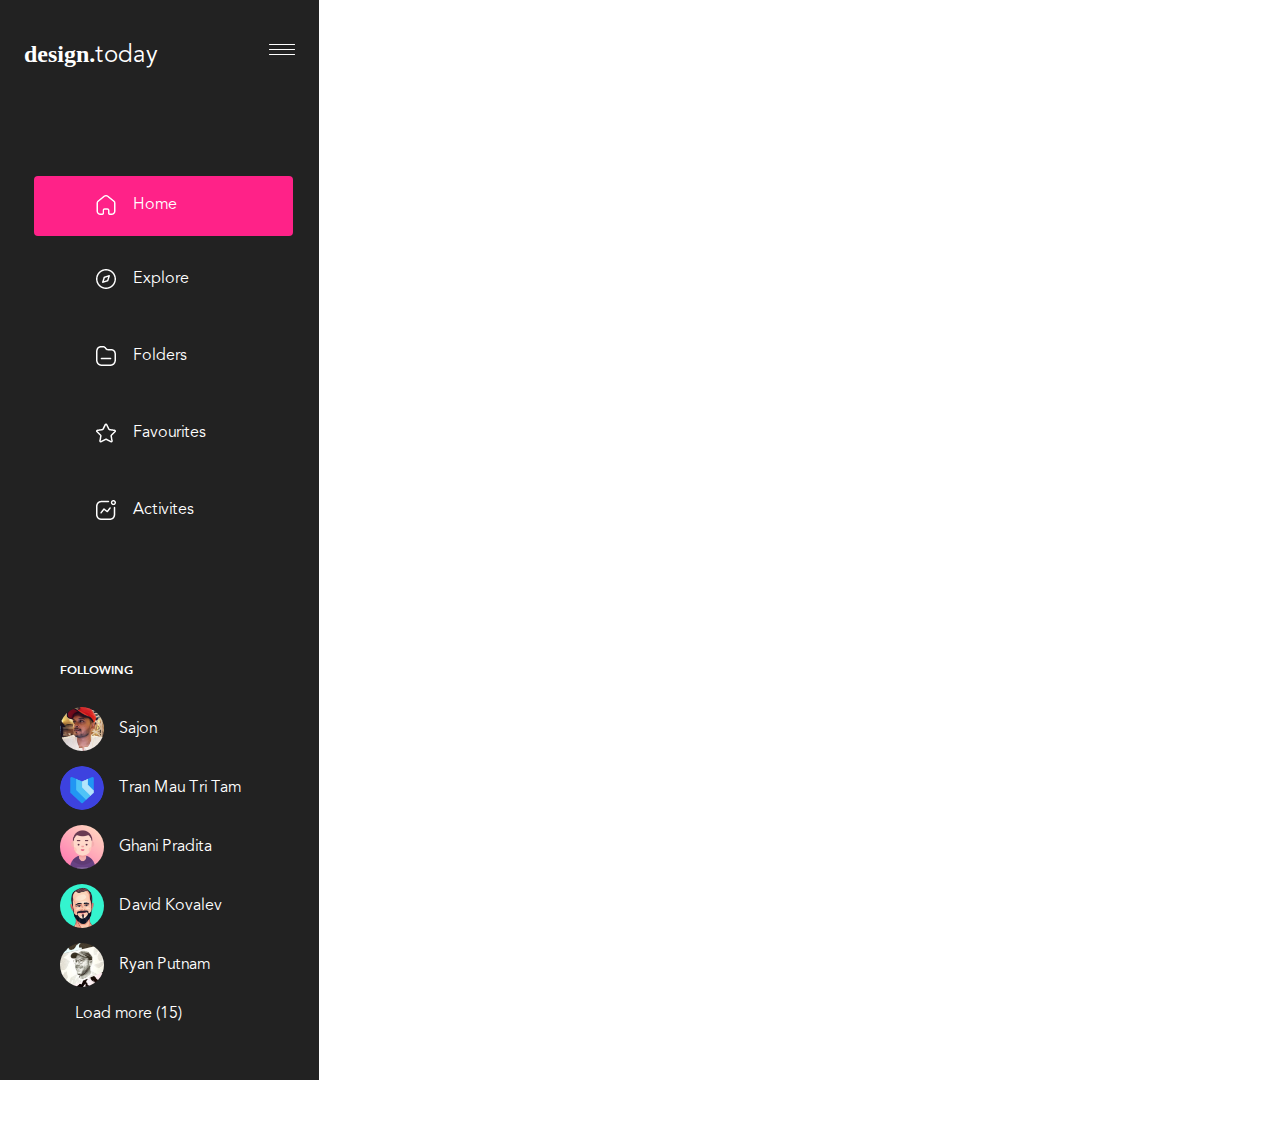
==== index.html @ 643c0f84 "added aside section" ====
<!DOCTYPE html>
<html lang="en">
<head>
    <meta charset="UTF-8">
    <meta http-equiv="X-UA-Compatible" content="IE=edge">
    <meta name="viewport" content="width=device-width, initial-scale=1.0">
    <link rel="stylesheet" href="css/reset.css">
    <link rel="stylesheet" href="css/font.css">
    <link rel="stylesheet" href="css/style.css">
    <title>შუალედური</title>
</head>
<body>
    <div class="container">
        <aside> 
            <div>
                <div class="logo">
                    <a href="#">
                        <p>design.<span>today</span></p>
                    </a>
                </div>
                <div class="burger">
                    <a href="#">
                        <img src="images/Group 7.png" alt="menu-icon">
                    </a>
                </div>
            </div>
            <nav class="navbar">
                <ul>
                    <div class="active">
                        <li>
                            <a href="#">
                                <img src="images/Component 5 – 2.png" alt="icon">
                                <p>Home</p>
                            </a>
                        </li>
                    </div>
                        <li>
                            <a href="#">
                                <img src="images/Component 3 – 2.png" alt="icon">
                                <p>Explore</p>
                            </a>
                        </li>
                        <li>
                            <a href="#">
                                <img src="images/Component 4 – 2.png" alt="icon">
                                <p>Folders</p>
                            </a>
                        </li>
                        <li>
                            <a href="#">
                                <img src="images/Component 8 – 2.png" alt="icon">
                                <p>Favourites</p>
                            </a>
                        </li>
                        <li>
                            <a href="#">
                                <img src="images/Component 1 – 2.png" alt="icon">
                                <p>Activites</p>
                            </a>
                        </li>
                </ul>
            </nav>
            <nav class="following">
                <h5>FOLLOWING</h5>
                <ul>
                    <li>
                        <a href="#">
                            <img src="images/Rectangle 40.png" alt="icon">
                            <p>Sajon</p>
                        </a>
                    </li>
                    <li>
                        <a href="#">
                            <img src="images/Rectangle 41.png" alt="icon">
                            <p>Tran Mau Tri Tam</p>
                        </a>
                    </li>
                    <li>
                        <a href="#">
                            <img src="images/Rectangle 42.png" alt="icon">
                            <p>Ghani Pradita</p>
                        </a>
                    </li>
                    <li>
                        <a href="#">
                            <img src="images/Rectangle 43.png"" alt="icon">
                            <p>David Kovalev</p>
                        </a>
                    </li>
                    <li>
                        <a href="#">
                            <img src="images/Rectangle 44.png" alt="icon">
                            <p>Ryan Putnam</p>
                        </a>
                    </li>
                </ul>
                <p class="more">Load more (15)</p>
            </nav>
        </aside>
    </div>
    
</body>
</html>
---- css/font.css ----
@font-face {
    font-family: 'Avenir LT Std';
    src: url('../fonts/AvenirLTStd-Black.eot');
    src: url('../AvenirLTStd-Black.eot?#iefix') format('embedded-opentype'),
        url('../AvenirLTStd-Black.woff2') format('woff2'),
        url('../AvenirLTStd-Black.woff') format('woff'),
        url('../AvenirLTStd-Black.ttf') format('truetype'),
        url('../AvenirLTStd-Black.svg#AvenirLTStd-Black') format('svg');
    font-weight: 900;
    font-style: normal;
    font-display: swap;
}
@font-face {
    font-family: 'Avenir LT Std';
    src: url('../fonts/AvenirLTStd-Book.eot');
    src: url('../fonts/AvenirLTStd-Book.eot?#iefix') format('embedded-opentype'),
        url('../fonts/AvenirLTStd-Book.woff2') format('woff2'),
        url('../fonts/AvenirLTStd-Book.woff') format('woff'),
        url('../fonts/AvenirLTStd-Book.ttf') format('truetype'),
        url('../fonts/AvenirLTStd-Book.svg#AvenirLTStd-Book') format('svg');
    font-weight: normal;
    font-style: normal;
    font-display: swap;
}
@font-face {
    font-family: 'Avenir 85';
    src: url('../fonts/Avenir-Heavy.eot');
    src: url('../fonts/Avenir-Heavy.eot?#iefix') format('embedded-opentype'),
        url('../fonts/Avenir-Heavy.woff2') format('woff2'),
        url('../fonts/Avenir-Heavy.woff') format('woff'),
        url('../fonts/Avenir-Heavy.ttf') format('truetype'),
        url('../fonts/Avenir-Heavy.svg#Avenir-Heavy') format('svg');
    font-weight: bold;
    font-style: normal;
    font-display: swap;
}
---- css/style.css ----
.container {
    max-width: 1920px;
    width: 100%;
    margin: 0 auto;
}
aside {
    background-color: #222222;
    max-width: 319px;
    width: 100%;
    margin-top: 0;
    margin-left: 0; 
    max-height: 1080px;
    height: 100%;
    display: flex;
    flex-direction: column;
}
aside>div {
    display: flex;
    justify-content: space-evenly;
    margin-top: 42px; 
}
.logo { 
    display: flex;
    
}
.logo p {
    font-family: 'Avenir LT Std';
    color: #FFFFFF;
    font-size: 24px;
    font-weight: 900;
}
.logo span {
    font-family: 'Avenir LT Std';
    font-size: 24px;
    font-weight: normal;
    color: #FFFFFF;  
}
.burger {
    margin-left: 87px;
}
.navbar {
    margin-left: 34px;
    margin-top: 108px;
    display: flex;
    align-content: space-between;
}
.navbar li {
    margin-left: 60px;
}
.active {
    border-radius: 4px;
    justify-content: center;
    background-color: #FF2288;
    width: 259px;
    /* width: 100%; */
    height: 60px;
    margin-bottom: 31px;
    
}
.active li {
    display: flex;
   
}
.active a{
    align-items: center;
    margin-top: 17px;
}
li a {
    display: flex;
    color: #FFFFFF;
    align-items: center;
}
.navbar p, .following p {
    margin-left: 15px;
    font-family: 'Avenir LT Std';
    font-size: 16px; 
}
.navbar a {
    margin-bottom: 53px;  
} 
.following {
    margin-top: 89px;
    margin-left: 60px;
}
.following h5 {
    font-size: 12px;
    color: #FFFFFF;
    font-family: 'Avenir 85';
}
.following ul {
    margin-top: 31px;
}
.following a {
    margin-bottom: 15px;
}
.more {
    font-family: 'Avenir 85';
    font-size: 14px;
    margin-top: 19px;
    color: #FFFFFF;
    margin-bottom: 106px;
}
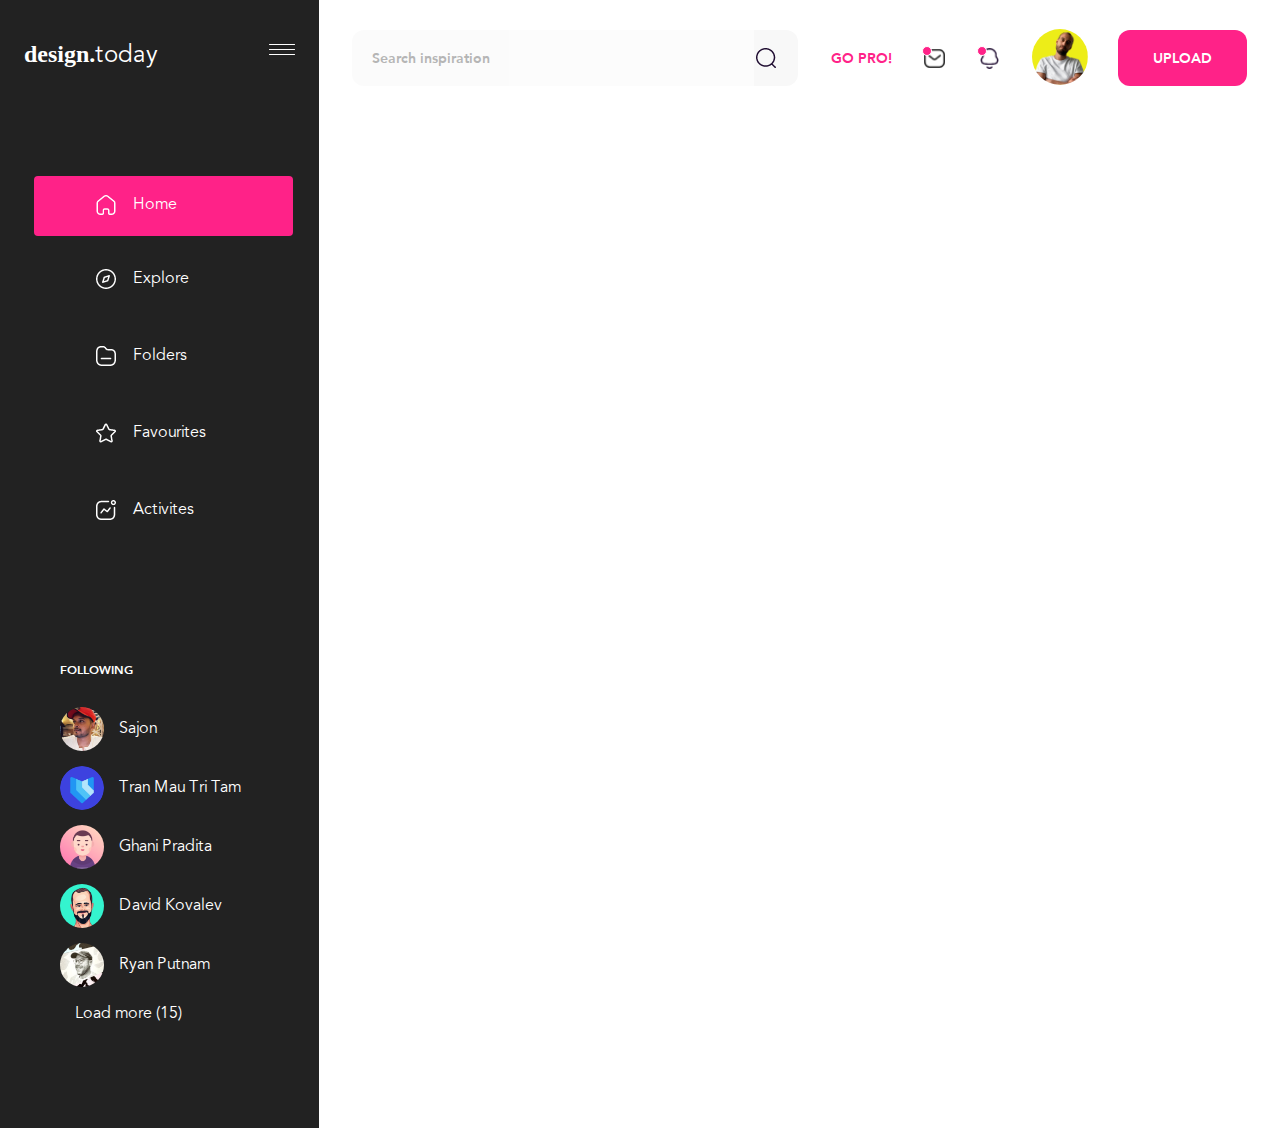
==== commit 19d08024: "added header" ====
--- a/index.html
+++ b/index.html
@@ -10,10 +10,10 @@
     <title>შუალედური</title>
 </head>
 <body>
-    <div class="container">
+    <div class="container flex">
         <aside> 
-            <div>
-                <div class="logo">
+            <div> 
+                <div class="logo flex">
                     <a href="#">
                         <p>design.<span>today</span></p>
                     </a>
@@ -23,12 +23,12 @@
                         <img src="images/Group 7.png" alt="menu-icon">
                     </a>
                 </div>
-            </div>
-            <nav class="navbar">
+            </div> 
+            <nav class="navbar flex">
                 <ul>
-                    <div class="active">
-                        <li>
-                            <a href="#">
+                    <div class="active"> 
+                        <li class="flex">
+                            <a href="index.html">
                                 <img src="images/Component 5 – 2.png" alt="icon">
                                 <p>Home</p>
                             </a>
@@ -54,7 +54,7 @@
                         </li>
                         <li>
                             <a href="#">
-                                <img src="images/Component 1 – 2.png" alt="icon">
+                                <img src="images/Component.png" alt="icon">
                                 <p>Activites</p>
                             </a>
                         </li>
@@ -97,6 +97,31 @@
                 <p class="more">Load more (15)</p>
             </nav>
         </aside>
+        <header class="flex wrap">
+            <div class="search flex">
+                <input type="text" placeholder="Search inspiration">
+                <img src="images/Component 9 – 2.png" alt="search-icon">
+            </div>
+            <div class="icon flex">
+                <p>GO PRO!</p>
+                <div class="inbox">
+                    <img class="point" src="images/Ellipse 2.png" alt="point"> 
+                </div>
+                <div class="notification">
+                    <img class="point" src="images/Ellipse 2.png" alt="point">
+                </div>
+                <a href="">
+                    <img src="images/Group 33.png" alt="icon">
+                </a>
+                <div class="upload flex"> 
+                    <form>
+                        <label for="file-upload">Upload</label>
+                        <input type="file" id="file-upload">
+                    </form>
+                </div>
+            </div>
+            
+        </header>
     </div>
     
 </body>
--- a/css/style.css
+++ b/css/style.css
@@ -1,3 +1,4 @@
+/* aside */
 .container {
     max-width: 1920px;
     width: 100%;
@@ -9,19 +10,15 @@
     width: 100%;
     margin-top: 0;
     margin-left: 0; 
-    max-height: 1080px;
     height: 100%;
     display: flex;
     flex-direction: column;
+    position: relative;
 }
 aside>div {
     display: flex;
     justify-content: space-evenly;
     margin-top: 42px; 
-}
-.logo { 
-    display: flex;
-    
 }
 .logo p {
     font-family: 'Avenir LT Std';
@@ -41,7 +38,6 @@
 .navbar {
     margin-left: 34px;
     margin-top: 108px;
-    display: flex;
     align-content: space-between;
 }
 .navbar li {
@@ -57,14 +53,16 @@
     margin-bottom: 31px;
     
 }
-.active li {
+.flex {
     display: flex;
-   
+}
+.wrap {
+    flex-wrap: wrap;
 }
 .active a{
     align-items: center;
     margin-top: 17px;
-}
+}  
 li a {
     display: flex;
     color: #FFFFFF;
@@ -78,6 +76,11 @@
 .navbar a {
     margin-bottom: 53px;  
 } 
+.navbar a:hover, .following a:hover{
+    background-color: #f14696;
+    border-radius: 12px;
+    transition: background-color 0.3s linear;
+}
 .following {
     margin-top: 89px;
     margin-left: 60px;
@@ -100,3 +103,94 @@
     color: #FFFFFF;
     margin-bottom: 106px;
 }
+/* header */
+header {
+    justify-content: space-evenly;
+    max-width: 1513px;
+    width: 100%;
+    max-height: 116px;
+   
+}
+.search {
+    max-width: 446px;
+    width: 100%;
+    align-items: center;
+    max-height: 56px;
+    background-color:#F8F8F8;
+    border-radius: 12px;
+    margin-top: 30px;
+    justify-content: space-between;
+    
+}
+.search img {
+    width: 24px;
+    height: 24px;
+    margin-right: 20px;
+    cursor: pointer;
+}
+.search input {
+    font-size: 14px;
+    font-family: 'Avenir 85';
+    color: #111111;
+    opacity: 50%;
+    padding-left: 20px;
+    line-height: 19px;
+    width: 100%;
+    height: 100%;
+    border:none;
+}
+.icon {
+    align-items: center;
+    justify-content: space-evenly;
+    max-height: 56px;
+    margin-top: 30px;
+    
+}
+.upload {
+    background-color: #FF2288;
+    width: 129px;
+    height: 56px;
+    border-radius: 12px;
+    margin-left: 30px;
+    align-items: center;
+    justify-content: center;
+}
+.icon p{
+    font-size: 14px;
+    font-family: 'Avenir 85';
+    color: #FF2288;
+    line-height: 19px;
+    cursor: pointer;
+}
+input[type=file]{
+    display: none;
+}
+.upload label {
+    color: #FFFFFF;
+    font-size: 14px;
+    font-family: 'Avenir 85';  
+    cursor: pointer;  
+    text-transform: uppercase;
+} 
+.icon a {
+    margin-left: 30px;
+}
+.point {
+    position: absolute;
+}
+.inbox {
+    background-image: url(../images/inbox.png);
+}
+.notification {
+    background-image: url(../images/Component\ 7\ –\ 2.png);
+}
+.inbox, .notification {
+    width: 25px;
+    height: 25px;
+    background-size: cover;
+    background-position: center;
+    background-repeat: no-repeat;
+    margin-left: 30px;
+    cursor: pointer;
+}
+/* section */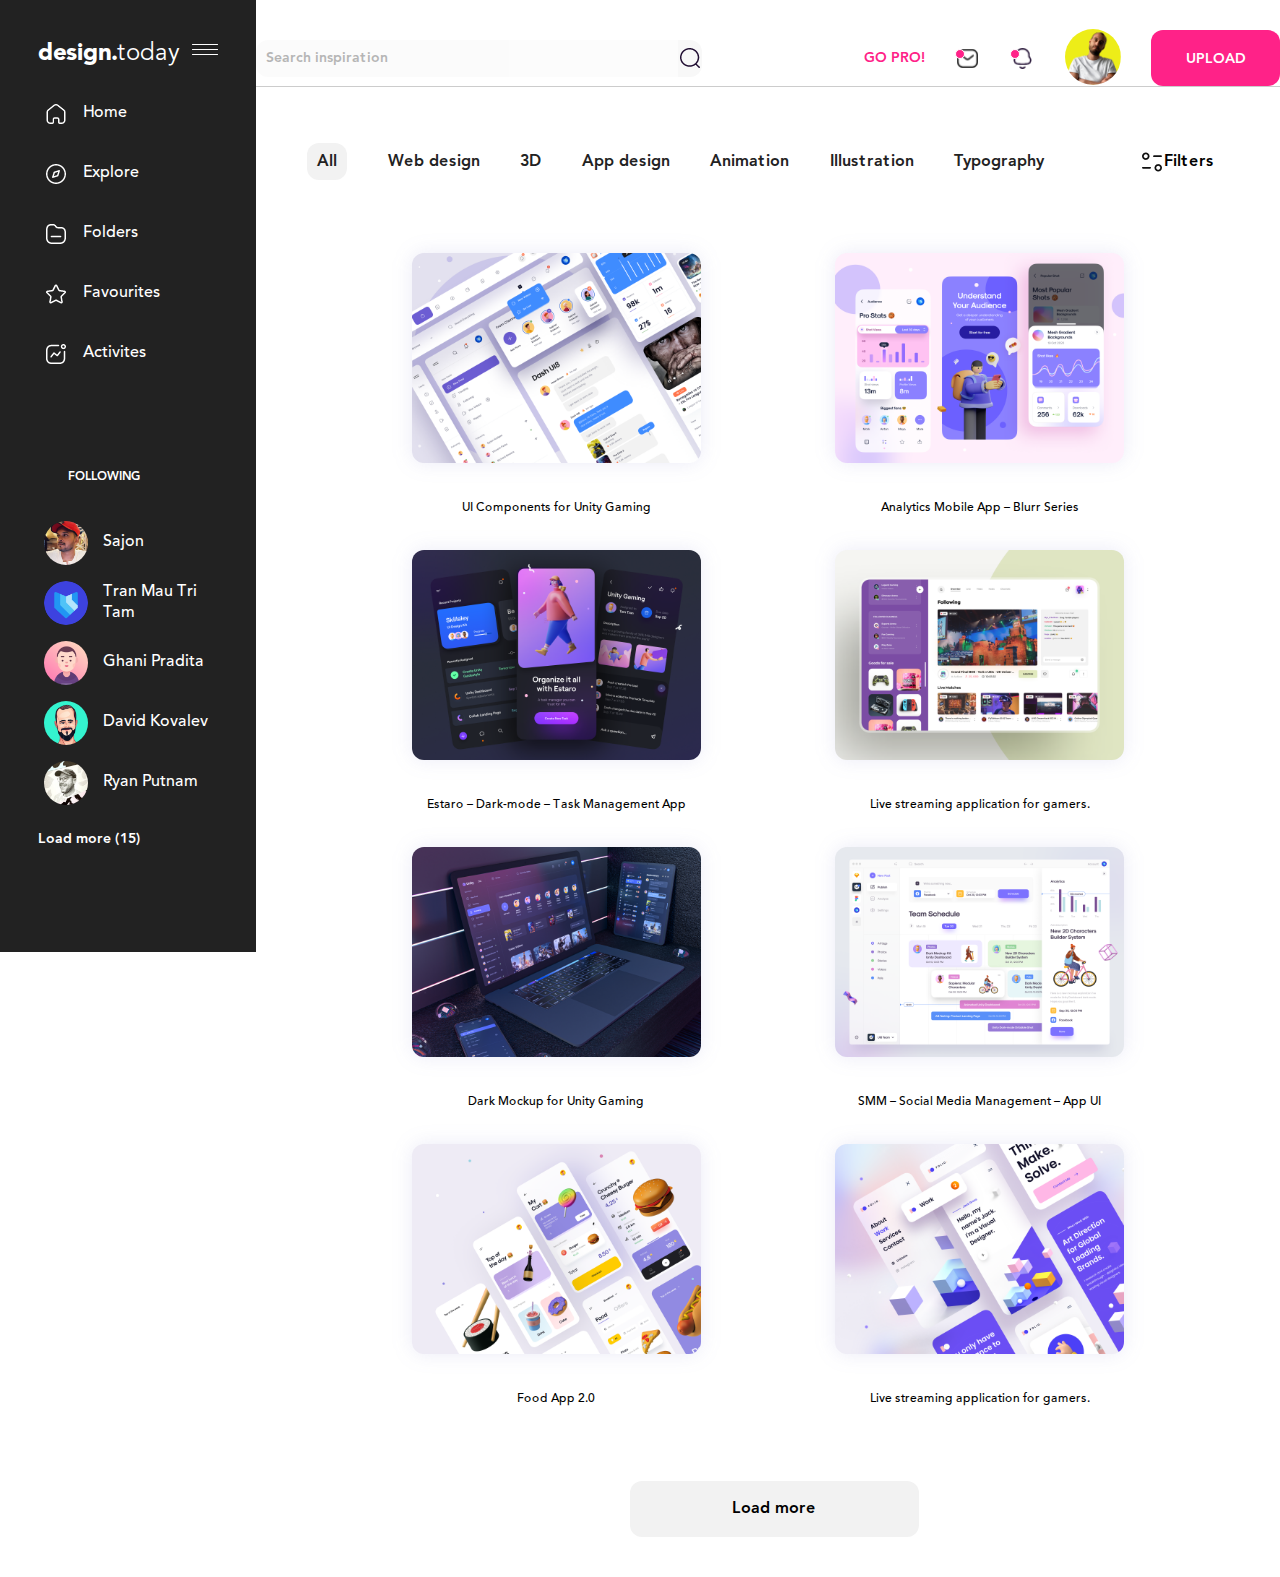
==== commit 5c0ca6a7: "change aside and section" ====
--- a/index.html
+++ b/index.html
@@ -10,10 +10,10 @@
     <title>შუალედური</title>
 </head>
 <body>
-    <div class="container flex">
-        <aside> 
-            <div> 
-                <div class="logo flex">
+    <div class="container">
+        <aside>
+            <div class="logo-box">
+                <div class="logo">
                     <a href="#">
                         <p>design.<span>today</span></p>
                     </a>
@@ -23,44 +23,42 @@
                         <img src="images/Group 7.png" alt="menu-icon">
                     </a>
                 </div>
-            </div> 
-            <nav class="navbar flex">
+            </div>
+            <nav class="navbar">
                 <ul>
-                    <div class="active"> 
-                        <li class="flex">
-                            <a href="index.html">
-                                <img src="images/Component 5 – 2.png" alt="icon">
-                                <p>Home</p>
-                            </a>
-                        </li>
-                    </div>
-                        <li>
-                            <a href="#">
-                                <img src="images/Component 3 – 2.png" alt="icon">
-                                <p>Explore</p>
-                            </a>
-                        </li>
-                        <li>
-                            <a href="#">
-                                <img src="images/Component 4 – 2.png" alt="icon">
-                                <p>Folders</p>
-                            </a>
-                        </li>
-                        <li>
-                            <a href="#">
-                                <img src="images/Component 8 – 2.png" alt="icon">
-                                <p>Favourites</p>
-                            </a>
-                        </li>
-                        <li>
-                            <a href="#">
-                                <img src="images/Component.png" alt="icon">
-                                <p>Activites</p>
-                            </a>
-                        </li>
+                    <li class="flex">
+                        <a href="index.html">
+                            <img src="images/Component 5 – 2.png" alt="icon">
+                             <p>Home</p>
+                        </a>
+                    </li>
+                    <li>
+                        <a href="#">
+                            <img src="images/Component 3 – 2.png" alt="icon">
+                            <p>Explore</p>
+                        </a>
+                    </li>
+                    <li>
+                        <a href="#">
+                            <img src="images/Component 4 – 2.png" alt="icon">
+                            <p>Folders</p>
+                        </a>
+                    </li>
+                    <li>
+                        <a href="#">
+                            <img src="images/Component 8 – 2.png" alt="icon">
+                            <p>Favourites</p>
+                        </a>
+                    </li>
+                    <li>
+                        <a href="#">
+                            <img src="images/Component.png" alt="icon">
+                            <p>Activites</p>
+                        </a>
+                    </li>
                 </ul>
             </nav>
-            <nav class="following">
+            <div class="following">
                 <h5>FOLLOWING</h5>
                 <ul>
                     <li>
@@ -95,33 +93,102 @@
                     </li>
                 </ul>
                 <p class="more">Load more (15)</p>
-            </nav>
+            </div>
         </aside>
-        <header class="flex wrap">
-            <div class="search flex">
-                <input type="text" placeholder="Search inspiration">
-                <img src="images/Component 9 – 2.png" alt="search-icon">
-            </div>
-            <div class="icon flex">
-                <p>GO PRO!</p>
-                <div class="inbox">
-                    <img class="point" src="images/Ellipse 2.png" alt="point"> 
+        <div class="content">
+            <header>
+                <div class="search">
+                    <input type="text" placeholder="Search inspiration">
+                    <img src="images/Component 9 – 2.png" alt="search-icon">
                 </div>
-                <div class="notification">
-                    <img class="point" src="images/Ellipse 2.png" alt="point">
+                <div class="icon">
+                    <p>GO PRO!</p>
+                    <div class="inbox">
+                        <img class="point" src="images/Ellipse 2.png" alt="point"> 
+                    </div>
+                    <div class="notification">
+                        <img class="point" src="images/Ellipse 2.png" alt="point">
+                    </div>
+                    <a href="">
+                        <img src="images/Group 33.png" alt="icon">
+                    </a>
+                    <div class="upload"> 
+                        <form>
+                            <label for="file-upload">Upload</label>
+                            <input type="file" id="file-upload">
+                        </form>
+                    </div>
                 </div>
-                <a href="">
-                    <img src="images/Group 33.png" alt="icon">
-                </a>
-                <div class="upload flex"> 
-                    <form>
-                        <label for="file-upload">Upload</label>
-                        <input type="file" id="file-upload">
-                    </form>
+            </header>
+            <section class="section-bar">
+                <div class="menu"> 
+                    <ul>
+                        <li class="all">
+                            <a href="#">All</a>
+                        </li>
+                        <li>
+                            <a href="#">Web design</a>
+                        </li>
+                        <li>
+                            <a href="#">3D</a>
+                        </li>
+                        <li>
+                            <a href="#">App design</a>
+                        </li>
+                        <li>
+                            <a href="#">Animation</a>
+                        </li>
+                        <li>
+                            <a href="#">Illustration</a>
+                        </li>
+                        <li>
+                            <a href="#">Typography</a>
+                        </li>
+                    </ul>
+                    <div class="filter">
+                        <img src="images/Group 18.png" alt="icon">
+                        <p>Filters</p>
+                    </div>
                 </div>
-            </div>
-            
-        </header>
+                <div class="article">
+                    <div class="box one">
+                       <img src="images/Rectangle 39.png" alt="image">
+                        <p>UI Components for Unity Gaming</p> 
+                    </div>
+                    <div class="box two">
+                        <img src="images/Rectangle 38.png" alt="image">
+                        <p>Analytics Mobile App – Blurr Series</p>
+                    </div> 
+                    <div class="box three">
+                        <img src="images/Rectangle 37.png" alt="image">
+                        <p>Estaro – Dark-mode – Task Management App</p>
+                    </div>
+                    <div class="box four">
+                       <img src="images/Rectangle 36.png" alt="image">
+                       <p>Live streaming application for gamers.</p>
+                    </div>  
+                    <div class="box five">
+                        <img src="images/Rectangle 45.png" alt="image">
+                        <p>Dark Mockup for Unity Gaming</p>
+                    </div>
+                    <div class="box six">
+                        <img src="images/Rectangle 46.png" alt="image">
+                        <p>SMM – Social Media Management – App UI</p>
+                    </div>
+                    <div class="box">
+                        <img src="images/Rectangle 47.png" alt="image">
+                        <p>Food App 2.0 </p>
+                    </div>
+                    <div class="box">
+                        <img src="images/Rectangle 48.png" alt="image">
+                        <p>Live streaming application for gamers.</p>
+                    </div>
+                </div> 
+                <div class="load">
+                    <p>Load more</p>
+                </div>
+            </section> 
+        </div>
     </div>
     
 </body>
--- a/css/font.css
+++ b/css/font.css
@@ -1,35 +1,47 @@
 @font-face {
-    font-family: 'Avenir LT Std';
-    src: url('../fonts/AvenirLTStd-Black.eot');
-    src: url('../AvenirLTStd-Black.eot?#iefix') format('embedded-opentype'),
-        url('../AvenirLTStd-Black.woff2') format('woff2'),
-        url('../AvenirLTStd-Black.woff') format('woff'),
-        url('../AvenirLTStd-Black.ttf') format('truetype'),
-        url('../AvenirLTStd-Black.svg#AvenirLTStd-Black') format('svg');
+    font-family: 'Avenir LT Pro 65';
+    src: url('../fonts/AvenirLTPro-Black.eot');
+    src: url('../fonts/AvenirLTPro-Black.eot?#iefix') format('embedded-opentype'),
+         url('../fonts/AvenirLTPro-Black.woff2') format('woff2'), 
+         url('../fonts/AvenirLTPro-Black.woff') format('woff'), 
+         url('../fonts/AvenirLTPro-Black.ttf') format('truetype'), 
+         url('../fonts/AvenirLTPro-Black.svg#AvenirLTPro-Black') format('svg');
     font-weight: 900;
     font-style: normal;
     font-display: swap;
 }
 @font-face {
-    font-family: 'Avenir LT Std';
-    src: url('../fonts/AvenirLTStd-Book.eot');
-    src: url('../fonts/AvenirLTStd-Book.eot?#iefix') format('embedded-opentype'),
-        url('../fonts/AvenirLTStd-Book.woff2') format('woff2'),
-        url('../fonts/AvenirLTStd-Book.woff') format('woff'),
-        url('../fonts/AvenirLTStd-Book.ttf') format('truetype'),
-        url('../fonts/AvenirLTStd-Book.svg#AvenirLTStd-Book') format('svg');
+    font-family: 'Avenir LT Pro 45 Book';
+    src: url('../fonts/AvenirLTPro-Book.eot');
+    src: url('../fonts/AvenirLTPro-Book.eot?#iefix') format('embedded-opentype'),
+        url('../fonts/AvenirLTPro-Book.woff2') format('woff2'),
+        url('../fonts/AvenirLTPro-Book.woff') format('woff'),
+        url('../fonts/AvenirLTPro-Book.ttf') format('truetype'),
+        url('../fonts/AvenirLTPro-Book.svg#AvenirLTPro-Book') format('svg');
     font-weight: normal;
     font-style: normal;
     font-display: swap;
 }
 @font-face {
-    font-family: 'Avenir 85';
-    src: url('../fonts/Avenir-Heavy.eot');
-    src: url('../fonts/Avenir-Heavy.eot?#iefix') format('embedded-opentype'),
-        url('../fonts/Avenir-Heavy.woff2') format('woff2'),
-        url('../fonts/Avenir-Heavy.woff') format('woff'),
-        url('../fonts/Avenir-Heavy.ttf') format('truetype'),
-        url('../fonts/Avenir-Heavy.svg#Avenir-Heavy') format('svg');
+    font-family: 'Avenir LT Pro';
+    src: url('../fonts/AvenirLTPro-Medium.eot');
+    src: url('../fonts/AvenirLTPro-Medium.eot?#iefix') format('embedded-opentype'), 
+         url('../fonts/AvenirLTPro-Medium.woff2') format('woff2'), 
+         url('../fonts/AvenirLTPro-Medium.woff') format('woff'), 
+         url('../fonts/AvenirLTPro-Medium.ttf') format('truetype'), 
+         url('../fonts/AvenirLTPro-Medium.svg#AvenirLTPro-Medium') format('svg');
+    font-weight: 500;
+    font-style: normal;
+    font-display: swap;
+}
+@font-face {
+    font-family: 'Avenir LT Pro 55 Roman';
+    src: url('../fonts/AvenirLTPro-Heavy.eot');
+    src: url('../fonts/AvenirLTPro-Heavy.eot?#iefix') format('embedded-opentype'), 
+         url('../fonts/AvenirLTPro-Heavy.woff2') format('woff2'), 
+         url('../fonts/AvenirLTPro-Heavy.woff') format('woff'), 
+         url('../fonts/AvenirLTPro-Heavy.ttf') format('truetype'), 
+         url('../fonts/AvenirLTPro-Heavy.svg#AvenirLTPro-Heavy') format('svg');
     font-weight: bold;
     font-style: normal;
     font-display: swap;
--- a/css/style.css
+++ b/css/style.css
@@ -1,115 +1,102 @@
-/* aside */
 .container {
     max-width: 1920px;
     width: 100%;
     margin: 0 auto;
-}
+    display: flex;
+}
+/* aside */
 aside {
     background-color: #222222;
-    max-width: 319px;
-    width: 100%;
-    margin-top: 0;
-    margin-left: 0; 
-    height: 100%;
-    display: flex;
-    flex-direction: column;
-    position: relative;
-}
-aside>div {
-    display: flex;
-    justify-content: space-evenly;
-    margin-top: 42px; 
+    width: 20%;
+    justify-content: center; 
+    height: 50%;
+    display: flex;
+    flex-direction: column;
+    padding: 0 3%;
+    position: sticky;  
+}
+.logo-box {
+    display: flex;
+    justify-content: space-between;
+    flex-wrap: wrap;
+} 
+.logo {
+    margin-top: 42px;
+    display: flex;
+    align-items: center;
+}
+.logo a {
+    display: flex;
 }
 .logo p {
-    font-family: 'Avenir LT Std';
+    font-family: 'Avenir LT Pro 65';
     color: #FFFFFF;
     font-size: 24px;
-    font-weight: 900;
 }
 .logo span {
-    font-family: 'Avenir LT Std';
+    font-family: 'Avenir LT Pro 45 Book';
     font-size: 24px;
-    font-weight: normal;
-    color: #FFFFFF;  
 }
 .burger {
-    margin-left: 87px;
+    margin-top: 42px;
 }
 .navbar {
-    margin-left: 34px;
-    margin-top: 108px;
-    align-content: space-between;
-}
-.navbar li {
-    margin-left: 60px;
-}
-.active {
-    border-radius: 4px;
-    justify-content: center;
-    background-color: #FF2288;
-    width: 259px;
-    /* width: 100%; */
+    margin-top: 10%;
+    display: flex;
+    justify-content: space-between;
+    flex-direction: column;
+}
+.navbar a, .following a {
     height: 60px;
-    margin-bottom: 31px;
-    
-}
-.flex {
-    display: flex;
-}
-.wrap {
-    flex-wrap: wrap;
-}
-.active a{
-    align-items: center;
-    margin-top: 17px;
-}  
-li a {
-    display: flex;
-    color: #FFFFFF;
-    align-items: center;
-}
-.navbar p, .following p {
-    margin-left: 15px;
-    font-family: 'Avenir LT Std';
-    font-size: 16px; 
-}
-.navbar a {
-    margin-bottom: 53px;  
-} 
+    display: flex;
+    align-items: center;
+    font-size: 16px;
+    color:#FFFFFF;
+    line-height: 21px;
+    font-family: 'Avenir LT Pro';
+}
+.navbar img, .following img {
+    margin-right: 15px;
+    margin-left: 3%;
+}
+.following {
+    margin-top: 87px;
+    display: flex;
+    justify-content: space-between;
+    flex-direction: column;
+}
+.following h5 {
+    font-size: 12px;
+    color: #FFFFFF;
+    font-family: 'Avenir LT Pro 55 Roman';
+    padding-left: 30px;
+    margin-bottom: 30px;
+}
+.more {
+    font-family: 'Avenir LT Pro 55 Roman';
+    font-size: 14px;
+    margin-top: 19px;
+    color: #FFFFFF;
+    margin-bottom: 106px;
+    cursor: pointer;
+}
 .navbar a:hover, .following a:hover{
     background-color: #f14696;
     border-radius: 12px;
-    transition: background-color 0.3s linear;
-}
-.following {
-    margin-top: 89px;
-    margin-left: 60px;
-}
-.following h5 {
-    font-size: 12px;
-    color: #FFFFFF;
-    font-family: 'Avenir 85';
-}
-.following ul {
-    margin-top: 31px;
-}
-.following a {
-    margin-bottom: 15px;
-}
-.more {
-    font-family: 'Avenir 85';
-    font-size: 14px;
-    margin-top: 19px;
-    color: #FFFFFF;
-    margin-bottom: 106px;
-}
+    padding: 5%;
+}
+
 /* header */
+.content {
+     width: 80%;
+}
 header {
-    justify-content: space-evenly;
-    max-width: 1513px;
-    width: 100%;
+    display:flex;
+    justify-content: space-between;
+    align-items: center;
     max-height: 116px;
-   
+    width: 100%;
+    border-bottom: solid 1px rgba(0,0,0,0.2);  
 }
 .search {
     max-width: 446px;
@@ -119,70 +106,42 @@
     background-color:#F8F8F8;
     border-radius: 12px;
     margin-top: 30px;
-    justify-content: space-between;
-    
+    display: flex;
+    justify-content: space-between;  
 }
 .search img {
     width: 24px;
     height: 24px;
-    margin-right: 20px;
+    border: none;
     cursor: pointer;
 }
 .search input {
     font-size: 14px;
-    font-family: 'Avenir 85';
+    font-family: 'Avenir LT Pro 55 Roman';
     color: #111111;
     opacity: 50%;
-    padding-left: 20px;
     line-height: 19px;
     width: 100%;
     height: 100%;
-    border:none;
+    padding: 10px;
+    border: none;
 }
 .icon {
+    
+    display: flex;
     align-items: center;
     justify-content: space-evenly;
     max-height: 56px;
     margin-top: 30px;
     
 }
-.upload {
-    background-color: #FF2288;
-    width: 129px;
-    height: 56px;
-    border-radius: 12px;
-    margin-left: 30px;
-    align-items: center;
-    justify-content: center;
-}
 .icon p{
     font-size: 14px;
-    font-family: 'Avenir 85';
+    font-family: 'Avenir LT Pro 55 Roman';
     color: #FF2288;
     line-height: 19px;
     cursor: pointer;
-}
-input[type=file]{
-    display: none;
-}
-.upload label {
-    color: #FFFFFF;
-    font-size: 14px;
-    font-family: 'Avenir 85';  
-    cursor: pointer;  
-    text-transform: uppercase;
-} 
-.icon a {
-    margin-left: 30px;
-}
-.point {
-    position: absolute;
-}
-.inbox {
-    background-image: url(../images/inbox.png);
-}
-.notification {
-    background-image: url(../images/Component\ 7\ –\ 2.png);
+    
 }
 .inbox, .notification {
     width: 25px;
@@ -193,4 +152,122 @@
     margin-left: 30px;
     cursor: pointer;
 }
-/* section */+input[type=file]{
+    display: none;
+}
+.inbox {
+    background-image: url(../images/inbox.png);
+}
+.notification {
+    background-image: url(../images/Component\ 7\ –\ 2.png);
+}
+.icon a {
+    margin-left: 30px;
+}
+.upload {
+    background-color: #FF2288;
+    width: 129px;
+    height: 56px;
+    border-radius: 12px;
+    align-items: center;
+    justify-content: center;
+    margin-left: 30px;
+    display: flex;
+} 
+.upload label {
+    color: #FFFFFF;
+    font-size: 14px;
+    font-family: 'Avenir LT Pro 55 Roman';  
+    cursor: pointer;  
+    text-transform: uppercase;
+} 
+
+/* section */
+.section-bar {
+    justify-content: center; 
+    max-width: 90%;
+    width: 100%;
+    margin: 40px auto;
+    flex-direction: column;
+    flex-wrap: wrap;
+} 
+.menu {
+    display: flex;
+    flex-wrap: wrap;
+    width: 100%;
+    max-height: 56px;
+    align-items: center;
+    justify-content: space-evenly; 
+    padding: 16px 0;
+}
+.section-bar ul {
+    display: flex;
+    align-items: center;
+    justify-content: space-between;
+    width: 80%;
+}
+.all {
+    margin-left: 0;
+    padding: 10px;
+    background-color: #F2F2F2;
+    border-radius: 12px;
+}
+
+.section-bar a {
+    color: #222222;
+    font-family: 'Avenir LT Pro 55 Roman';
+    font-size: 16px;
+}
+.filter {
+    width: 20%;
+    height: 100%;
+    border-radius: 12px;
+    align-items: center;
+    border-color: #D8D8D8;
+    display: flex;
+    justify-content: flex-end; 
+}
+.filter img {
+    width: 24px;
+    height: 24px;
+    margin-left: 30%;
+}
+.filter p {
+    margin-right: 8%;
+    font-family: 'Avenir LT Pro 55 Roman';
+    font-size: 16px;
+} 
+.section-bar a:hover {
+    background-color: #F2F2F2;
+    padding: 10px;
+    border-radius: 12px;
+} 
+.article {
+    display: flex;
+    width: 100%;
+    margin-top: 40px;
+    flex-wrap: wrap;
+    justify-content: space-evenly; 
+} 
+.box p {
+    font-family: 'Avenir LT Pro';
+    font-size: 12px;
+    line-height: 24px;
+    text-align: center;
+}   
+.load {
+    width: 289px;
+    height: 56px;
+    background-color:#F2F2F2;
+    display: flex;
+    justify-content: center;
+    border-radius: 12px;
+    align-items: center;
+    margin-left: 35%;
+    cursor: pointer;
+    margin-top: 70px;;
+}
+.load p {
+    font-family: 'Avenir LT Pro 55 Roman';
+    font-size: 16px;
+}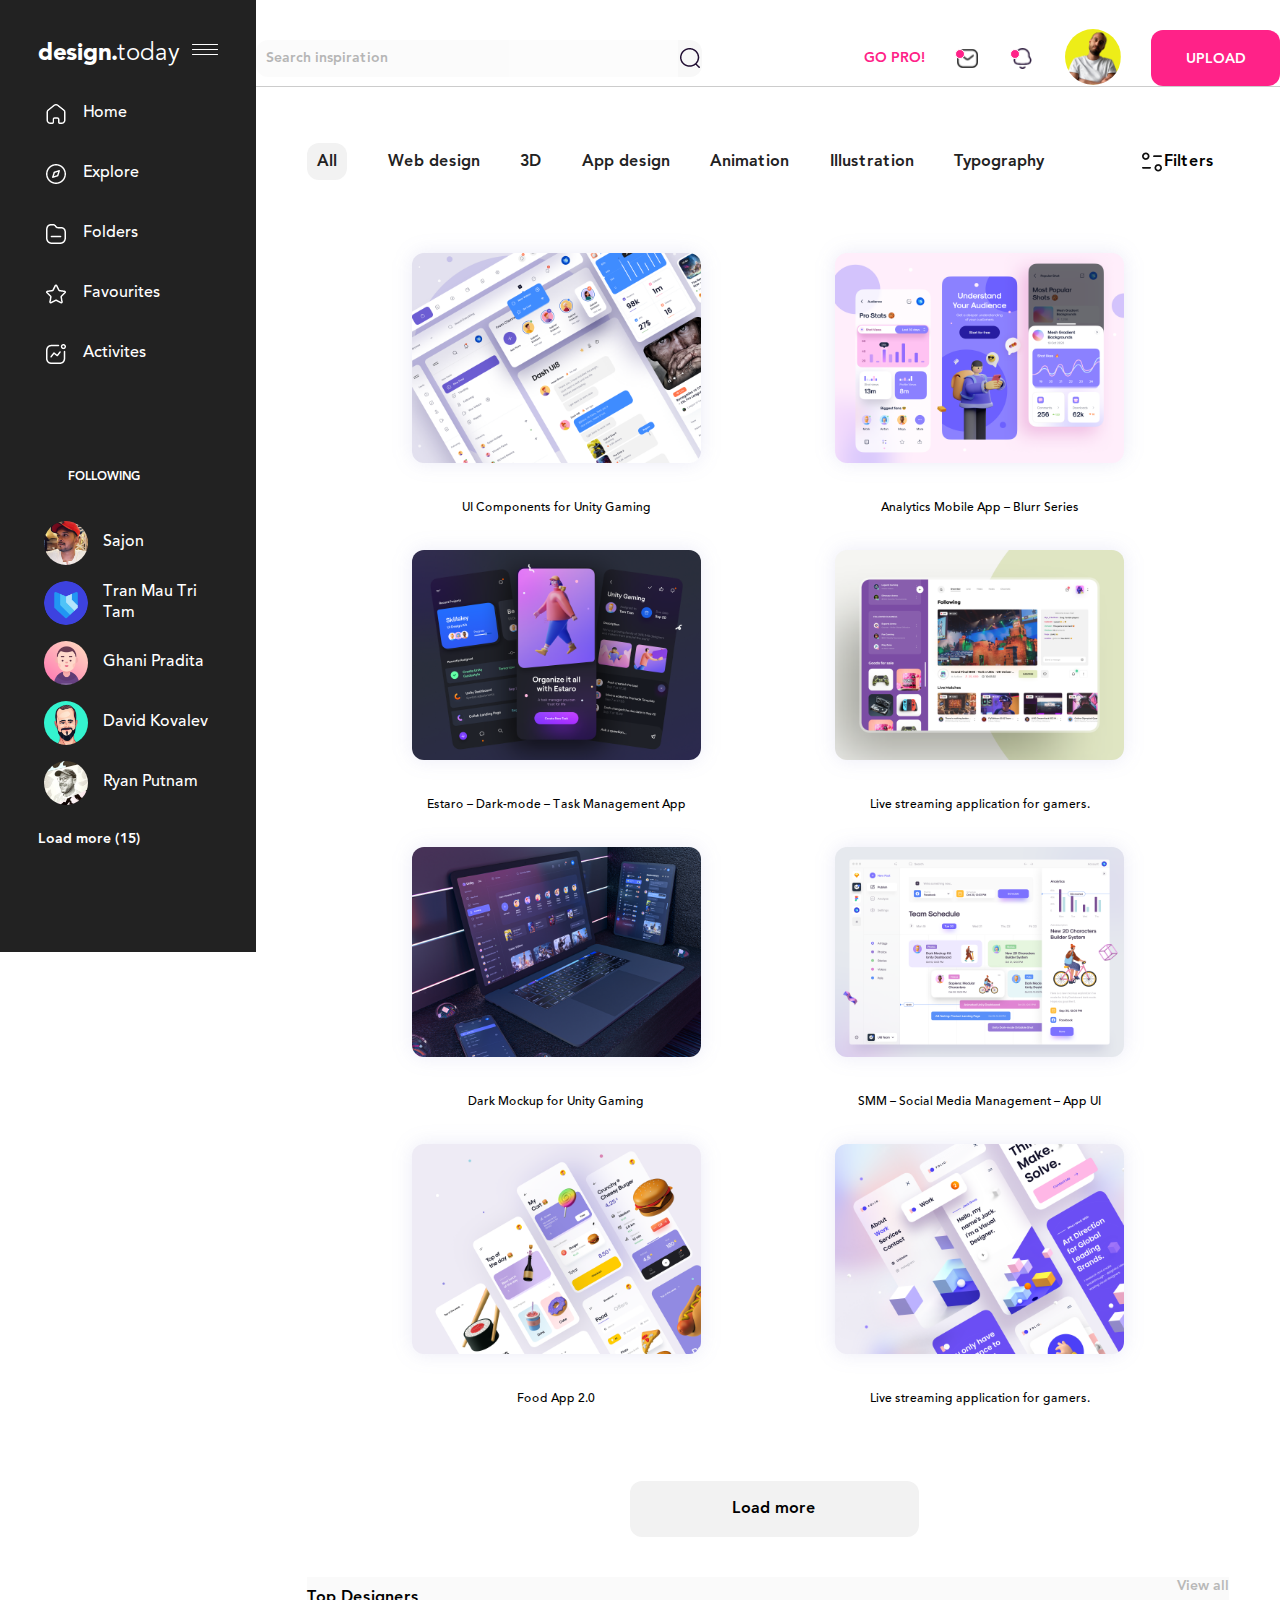
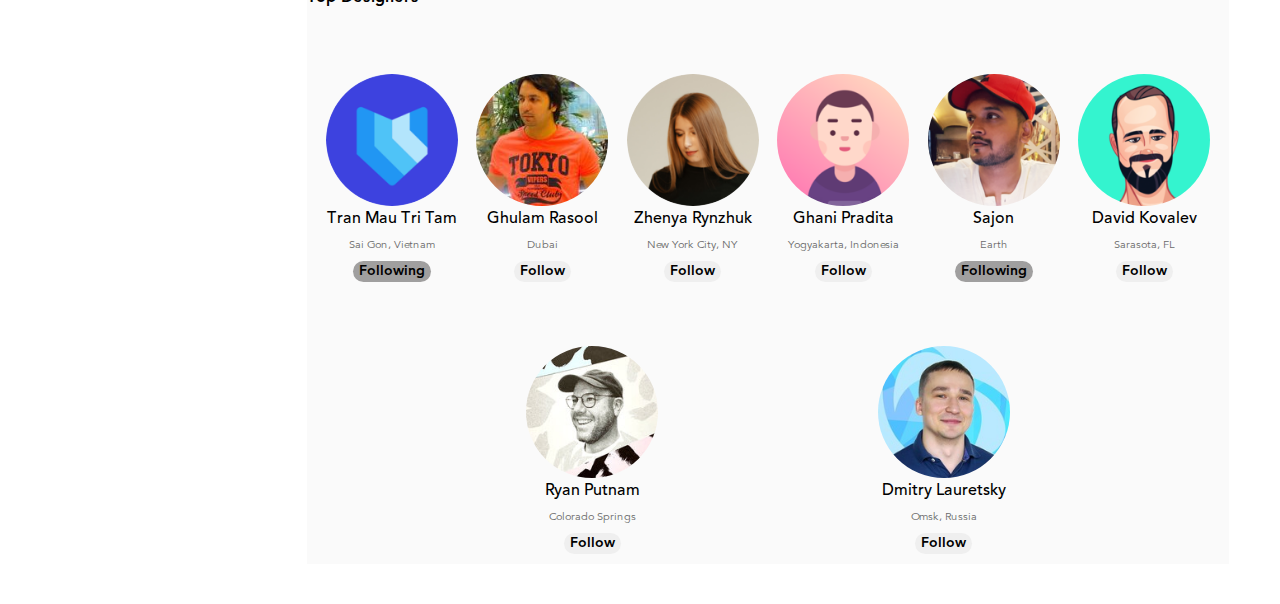
==== commit aee00e2e: "added 2 nd section" ====
--- a/index.html
+++ b/index.html
@@ -188,8 +188,65 @@
                     <p>Load more</p>
                 </div>
             </section> 
+            <section class="section-bar color">
+                <div class="designer">
+                    <h2>Top Designers</h2>
+                    <a href="#">
+                        <p>View all</p>
+                    </a>
+                </div>
+                <div class="profile-box">
+                    <div class="profile">
+                        <img src="images/Rectangle 65.png" alt="icon">
+                        <h6>Tran Mau Tri Tam </h6>
+                        <p>Sai Gon, Vietnam</p>
+                        <button class="active">Following</button>
+                    </div>
+                    <div class="profile">
+                        <img src="images/Rectangle 69.png" alt="icon">
+                        <h6>Ghulam Rasool</h6>
+                        <p>Dubai</p>
+                        <button>Follow</button>
+                    </div>
+                    <div class="profile">
+                        <img src="images/Rectangle 66.png" alt="icon">
+                        <h6>Zhenya Rynzhuk</h6>
+                        <p>New York City, NY</p>
+                        <button>Follow</button>
+                    </div>
+                    <div class="profile">
+                        <img src="images/Rectangle 70.png" alt="icon">
+                        <h6>Ghani Pradita</h6>
+                        <p>Yogyakarta, Indonesia</p>
+                        <button>Follow</button>
+                    </div>
+                    <div class="profile">
+                        <img src="images/Rectangle 67.png" alt="icon">
+                        <h6>Sajon</h6>
+                        <p>Earth</p>
+                        <button class="active">Following</button>
+                    </div>
+                    <div class="profile">
+                        <img src="images/Rectangle 71.png" alt="icon">
+                        <h6>David Kovalev</h6>
+                        <p>Sarasota, FL</p>
+                        <button>Follow</button>
+                    </div>
+                    <div class="profile">
+                        <img src="images/Rectangle 68.png" alt="icon">
+                        <h6>Ryan Putnam</h6>
+                        <p>Colorado Springs</p>
+                        <button>Follow</button>
+                    </div>
+                    <div class="profile">
+                        <img src="images/Rectangle 72.png" alt="icon">
+                        <h6>Dmitry Lauretsky</h6>
+                        <p>Omsk, Russia</p>
+                        <button>Follow</button>
+                    </div>
+                </div>
+            </section>
         </div>
-    </div>
-    
+    </div>    
 </body>
 </html>--- a/css/style.css
+++ b/css/style.css
@@ -270,4 +270,61 @@
 .load p {
     font-family: 'Avenir LT Pro 55 Roman';
     font-size: 16px;
+}
+/* 2nd section */
+.designer {
+    display: flex;
+    justify-content: space-between;
+}
+.designer h2 { 
+    font-family: 'Avenir LT Pro 55 Roman';
+    font-style: 32px;
+    line-height: 43px;
+}
+.designer a {
+    font-family: 'Avenir LT Pro 55 Roman';
+    font-size: 14px;
+    line-height: 19px;
+    opacity: 30%;
+}
+.profile-box {
+    display: flex;
+    justify-content: space-evenly;
+    flex-wrap: wrap;
+    text-align: center;
+}
+.profile {
+    margin-top: 54px;
+    flex-direction: column;
+}
+.profile h6 {
+    font-family: 'Avenir LT Pro';
+    font-size: 16px;
+    line-height: 21px;
+    margin-bottom: 10px;
+}
+.profile p {
+    font-family: 'Avenir LT Pro 45 Book';
+    font-size: 11px;
+    opacity: 60%;
+    letter-spacing: 30;
+    margin-bottom: 10px;
+}
+.profile button {
+    font-family: 'Avenir LT Pro 55 Roman';
+    font-size: 14px;
+    line-height: 19px;
+    letter-spacing: 30;
+    border: none;
+    border-radius: 12px;
+    margin-bottom: 10px;
+}
+.active {
+    background-color: rgb(160, 159, 159);
+}
+.profile img:hover {
+    background-color: rgb(238, 224, 220);
+}
+.color {
+    background-color: #FAFAFA;
 }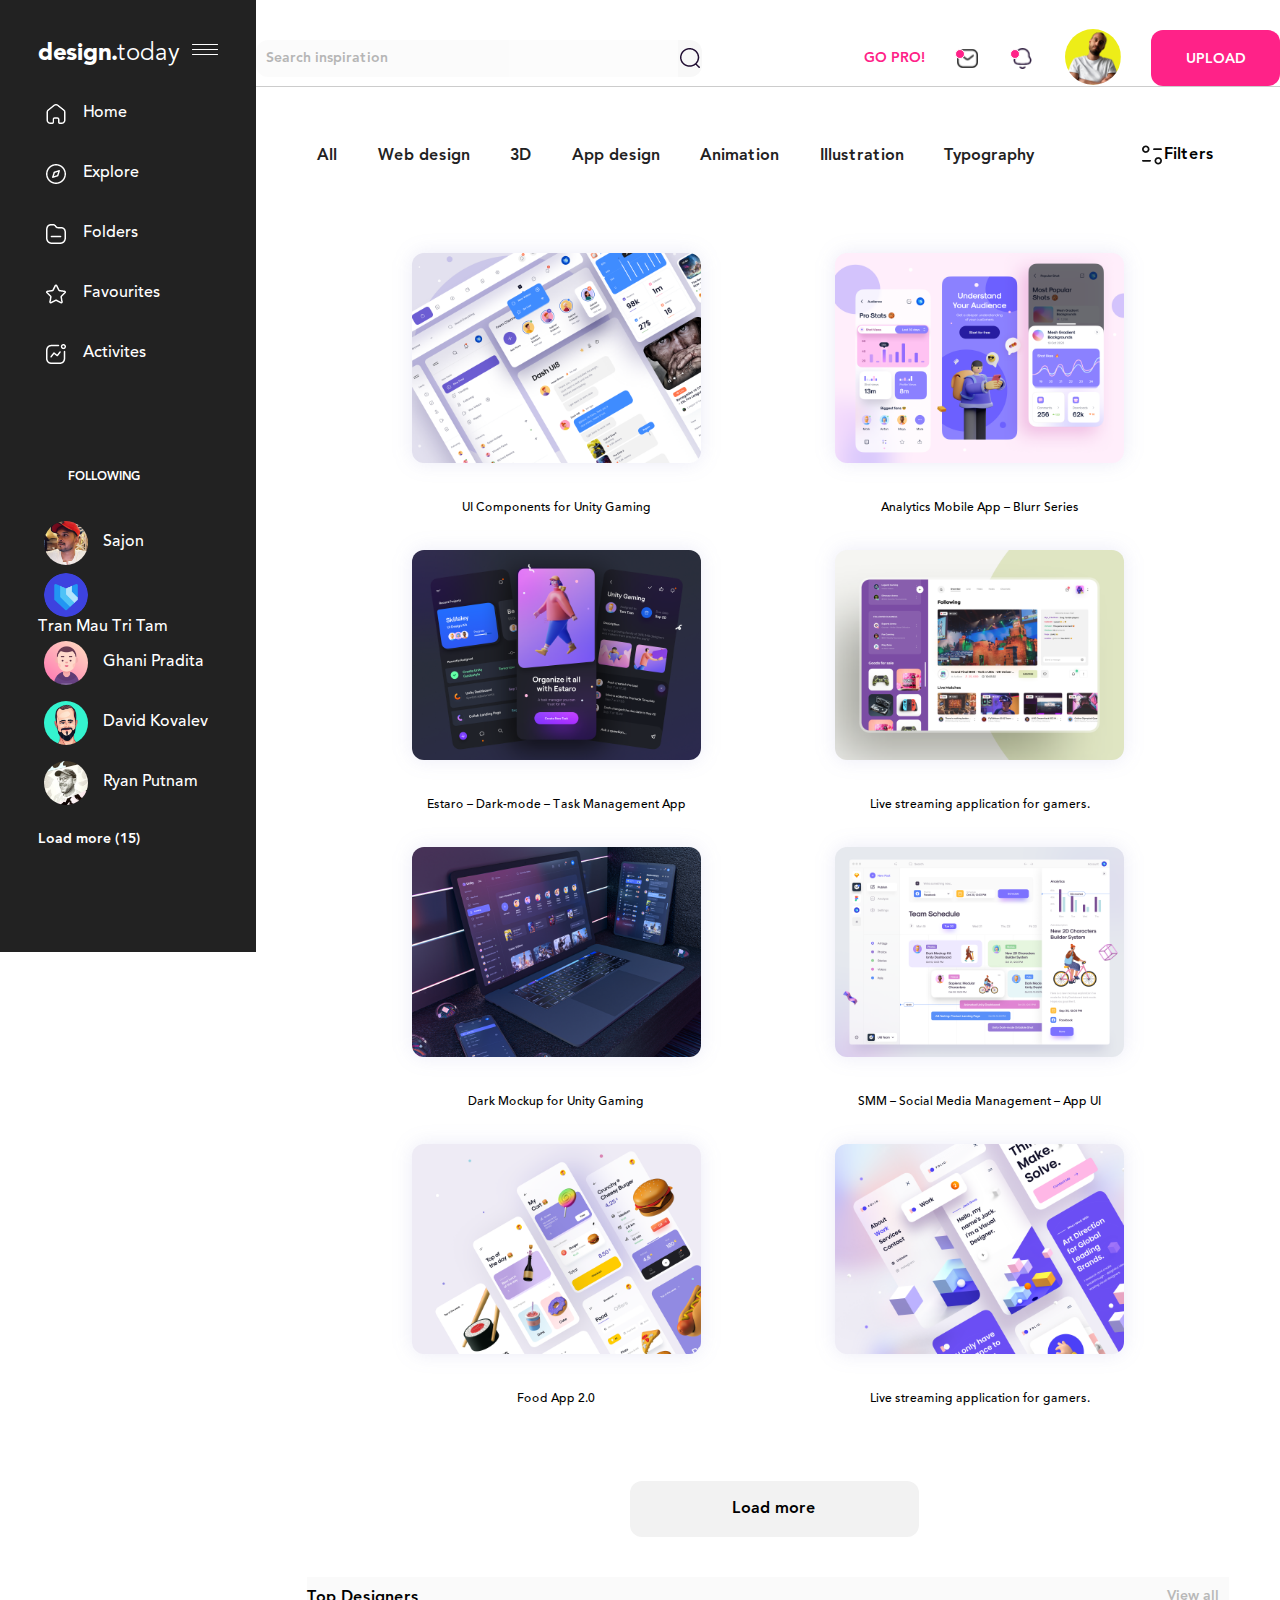
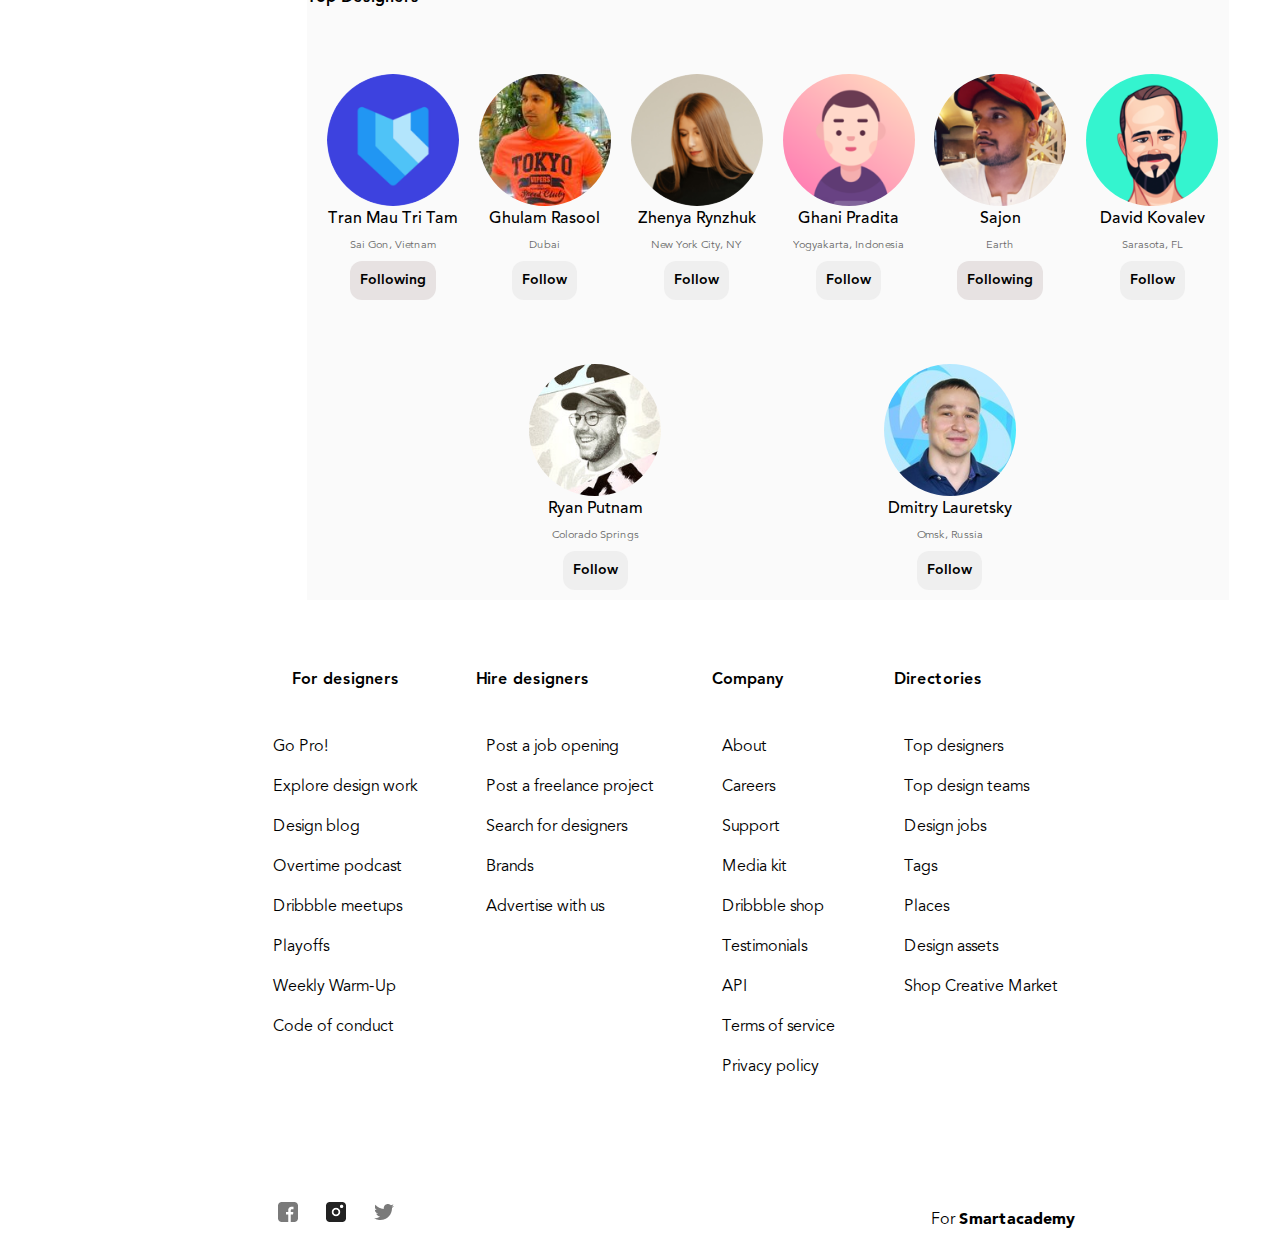
==== commit b825580d: "added footer" ====
--- a/index.html
+++ b/index.html
@@ -246,7 +246,73 @@
                     </div>
                 </div>
             </section>
+            <footer>
+                <div class="for-designer">
+                    <h6>For designers</h6>
+                    <ul>
+                        <li><a href="#">Go Pro!</a></li>
+                        <li><a href="#">Explore design work</a></li>
+                        <li><a href="#">Design blog</a></li>
+                        <li><a href="#">Overtime podcast</a></li>
+                        <li><a href="#">Dribbble meetups</a></li>
+                        <li><a href="#">Playoffs</a></li>
+                        <li><a href="#">Weekly Warm-Up</a></li>
+                        <li><a href="#">Code of conduct</a></li>
+                    </ul>
+                </div>
+                <div class="hire-designer">
+                    <h6>Hire designers</h6>
+                    <ul>
+                        <li><a href="#">Post a job opening</a></li>
+                        <li><a href="#">Post a freelance project</a></li>
+                        <li><a href="#">Search for designers</a></li>
+                        <li><a href="#">Brands</a></li>
+                        <li><a href="#">Advertise with us</a></li>
+                    </ul>
+                </div>
+                <div class="company">
+                    <h6>Company</h6>
+                    <ul>
+                        <li><a href="#">About</a></li>
+                        <li><a href="#">Careers</a></li>
+                        <li><a href="#">Support</a></li>
+                        <li><a href="#">Media kit</a></li>
+                        <li><a href="#">Dribbble shop</a></li>
+                        <li><a href="#">Testimonials</a></li>
+                        <li><a href="#">API</a></li>
+                        <li><a href="#">Terms of service</a></li>
+                        <li><a href="#">Privacy policy</a></li>   
+                    </ul>
+                </div>
+                <div class="director">
+                    <h6>Directories</h6>
+                    <ul>
+                        <li><a href="#">Top designers</a></li>
+                        <li><a href="#">Top design teams</a></li>
+                        <li><a href="#">Design jobs</a></li>
+                        <li><a href="#">Tags</a></li>
+                        <li><a href="#">Places</a></li>
+                        <li><a href="#">Design assets</a></li>
+                        <li><a href="#">Shop Creative Market</a></li>
+                    </ul>
+                </div>
+                <div class="footer">
+                    <div>
+                        <a href="https://www.facebook.com/" target="_blank">
+                            <img src="images/Component 12 – 2.png" alt="facebook">
+                        </a>
+                        <a href="https://www.instagram.com/" target="_blank">
+                            <img src="images/Component 13 – 2.png" alt="instagram">
+                        </a>
+                        <a href="https://twitter.com/">
+                            <img src="images/Component 14 – 2.png" alt="twitter">
+                        </a>
+                    </div>
+                    <p>For <span>Smartacademy</span></p>
+                </div>    
+            </footer>
         </div>
+        
     </div>    
 </body>
 </html>--- a/css/style.css
+++ b/css/style.css
@@ -14,7 +14,9 @@
     flex-direction: column;
     padding: 0 3%;
     position: sticky;  
-}
+    flex-wrap: wrap;
+}
+
 .logo-box {
     display: flex;
     justify-content: space-between;
@@ -46,6 +48,9 @@
     justify-content: space-between;
     flex-direction: column;
 }
+.navbar ul {
+    flex-wrap: wrap;
+}
 .navbar a, .following a {
     height: 60px;
     display: flex;
@@ -54,6 +59,7 @@
     color:#FFFFFF;
     line-height: 21px;
     font-family: 'Avenir LT Pro';
+    flex-wrap: wrap;
 }
 .navbar img, .following img {
     margin-right: 15px;
@@ -83,7 +89,7 @@
 .navbar a:hover, .following a:hover{
     background-color: #f14696;
     border-radius: 12px;
-    padding: 5%;
+    transition: background-color 0.3s linear;
 }
 
 /* header */
@@ -206,17 +212,19 @@
     justify-content: space-between;
     width: 80%;
 }
-.all {
+/* .all {
     margin-left: 0;
     padding: 10px;
     background-color: #F2F2F2;
     border-radius: 12px;
-}
+} */
 
 .section-bar a {
     color: #222222;
     font-family: 'Avenir LT Pro 55 Roman';
     font-size: 16px;
+    transition: transition: background-color 0.5s linear;
+    padding: 10px;
 }
 .filter {
     width: 20%;
@@ -239,7 +247,6 @@
 } 
 .section-bar a:hover {
     background-color: #F2F2F2;
-    padding: 10px;
     border-radius: 12px;
 } 
 .article {
@@ -267,9 +274,18 @@
     cursor: pointer;
     margin-top: 70px;;
 }
+.load:hover {
+    background-color: #FF2288;
+    color: #FFFFFF;
+}
 .load p {
     font-family: 'Avenir LT Pro 55 Roman';
     font-size: 16px;
+}
+.box:hover {
+    background-color:#F2F2F2;
+    border-radius: 12px;
+    transition: background-color 0.3s linear;
 }
 /* 2nd section */
 .designer {
@@ -295,6 +311,7 @@
 }
 .profile {
     margin-top: 54px;
+    margin-left: 1%;
     flex-direction: column;
 }
 .profile h6 {
@@ -318,13 +335,68 @@
     border: none;
     border-radius: 12px;
     margin-bottom: 10px;
+    padding: 10px;
+}
+.profile button:hover {
+    background-color: #FF2288;
+    color: #FFFFFF;
 }
 .active {
-    background-color: rgb(160, 159, 159);
-}
-.profile img:hover {
-    background-color: rgb(238, 224, 220);
-}
+    background-color: rgb(231, 226, 226);
+}
+
 .color {
     background-color: #FAFAFA;
-}+}
+/* footer */
+footer {
+    width: 80%;
+    display: flex;
+    flex-wrap: wrap;
+    justify-content: space-evenly;
+    margin-top: 70px;
+}
+.for-designer {
+    display: flex;
+    flex-direction: column;
+    align-items: center;
+}
+.for-designer a, .hire-designer a, .company a, .director a {
+    font-family: 'Avenir LT Pro 45 Book';
+    font-size: 16px;
+    line-height: 40px;
+    padding: 10px;
+}
+.for-designer a:hover, .hire-designer a:hover, .company a:hover, .director a:hover {
+    background-color: #F2F2F2;
+    border-radius: 12px;
+    
+}
+
+.for-designer h6, .hire-designer h6, .company h6, .director h6 {
+    font-family: 'Avenir LT Pro 55 Roman';
+    font-size: 16px;
+    line-height: 21px;
+    margin-bottom: 36px;
+}
+.hire-designer, .company, .director {
+    margin-left: 5%;
+}
+.footer {
+    display: flex;
+    width: 100%;
+    justify-content: space-between;
+    margin-top: 113px;
+}
+.footer a {
+    margin-left: 20px;
+}
+.footer p {
+    font-family: 'Avenir LT Pro 45 Book';
+    font-size: 16px;
+    line-height: 40px;
+}
+.footer span {
+    font-family: 'Avenir LT Pro 65';
+    font-size: 16px;
+}
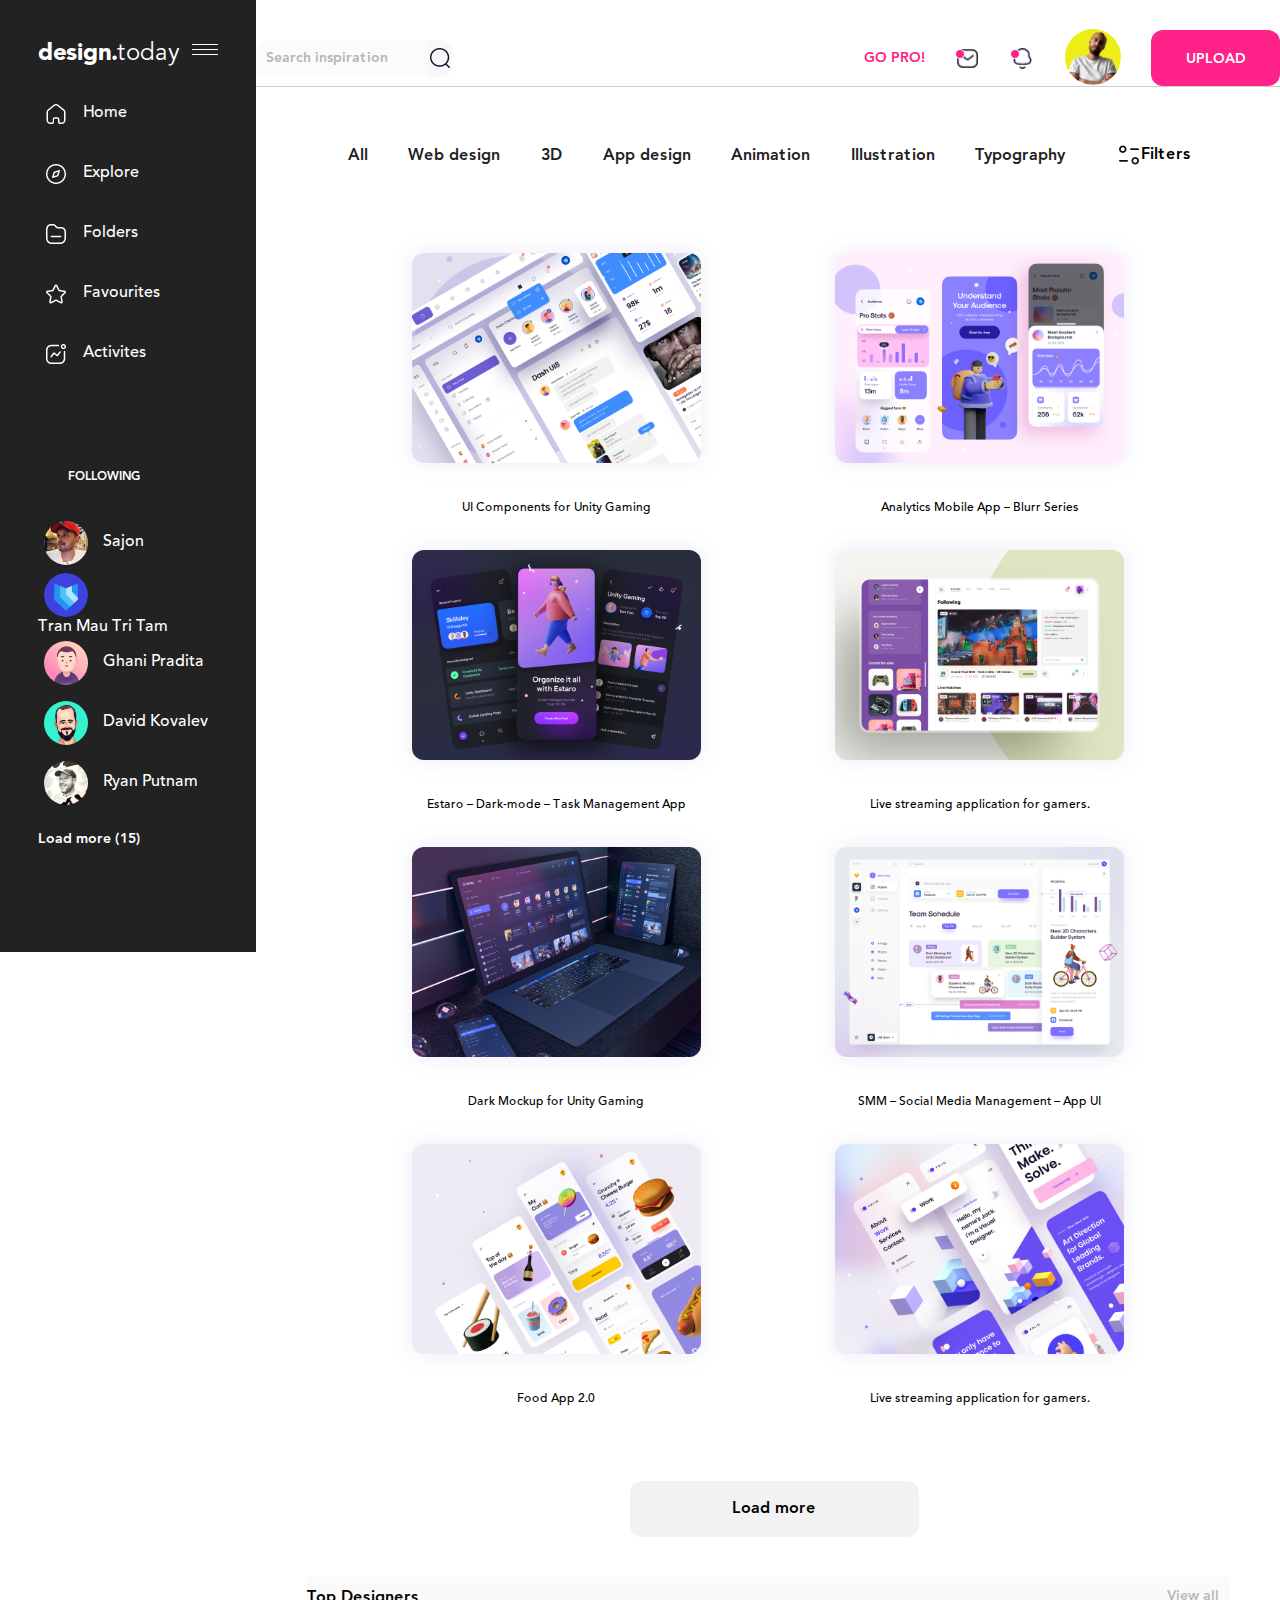
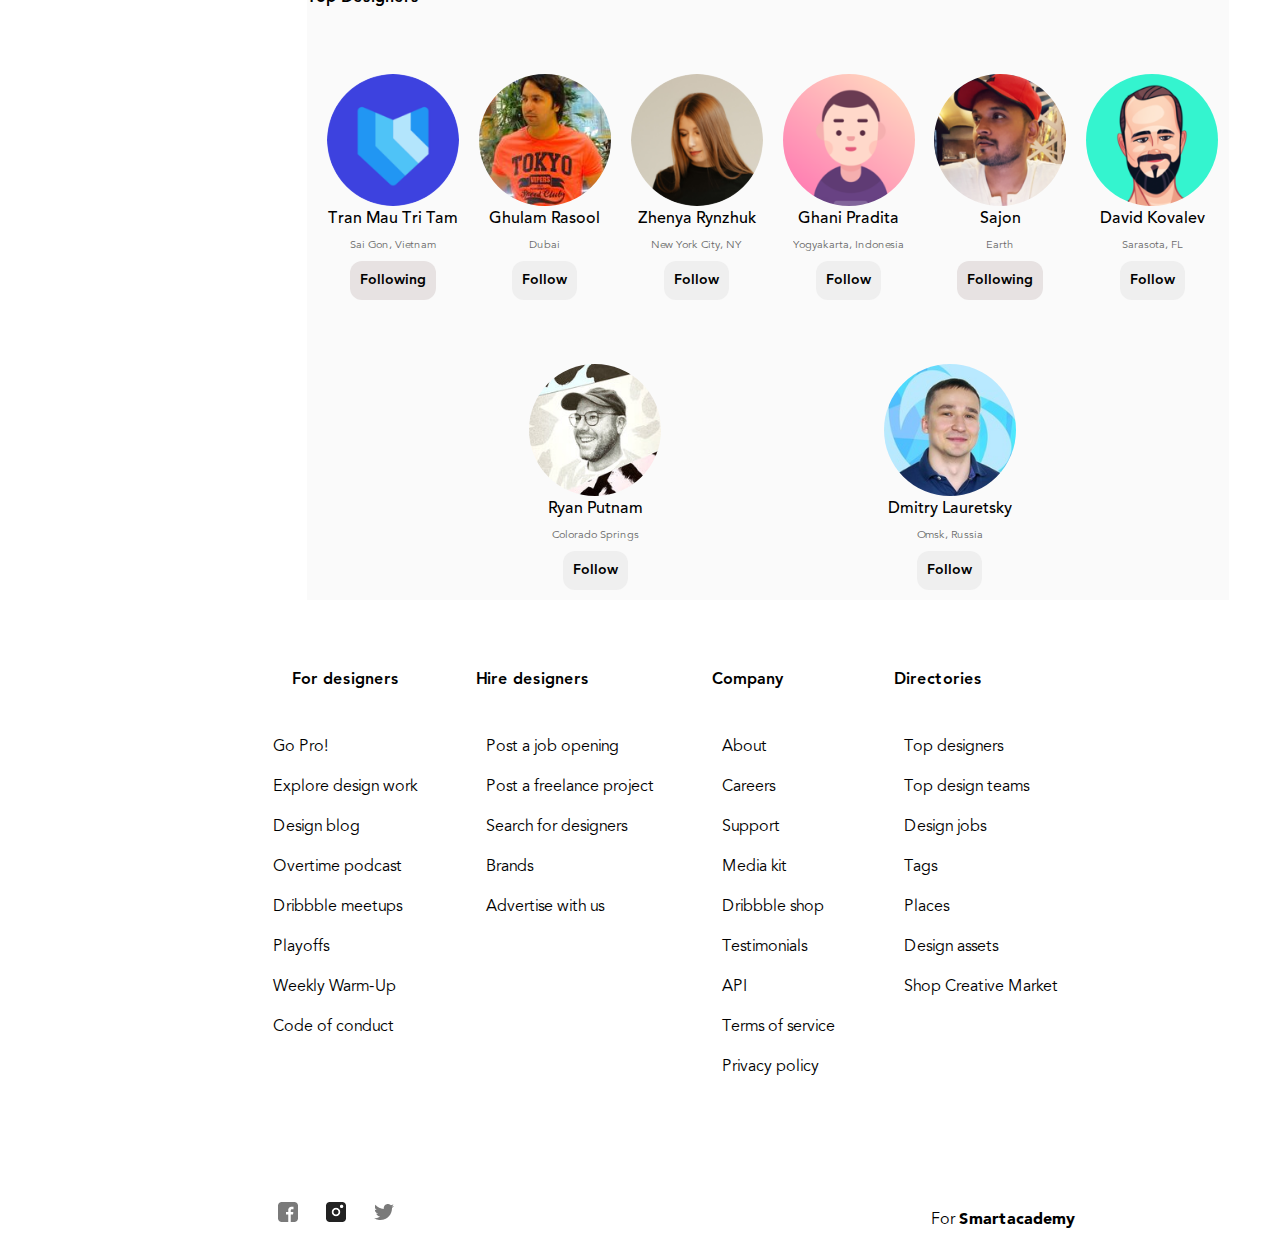
==== commit 9544a25d: "added responsive at 1024px" ====
--- a/index.html
+++ b/index.html
@@ -26,7 +26,7 @@
             </div>
             <nav class="navbar">
                 <ul>
-                    <li class="flex">
+                    <li>
                         <a href="index.html">
                             <img src="images/Component 5 – 2.png" alt="icon">
                              <p>Home</p>
@@ -97,6 +97,9 @@
         </aside>
         <div class="content">
             <header>
+                <div class="hidden">
+                    <img src="images/Group 7.png" alt="icon">
+                </div>
                 <div class="search">
                     <input type="text" placeholder="Search inspiration">
                     <img src="images/Component 9 – 2.png" alt="search-icon">
@@ -248,7 +251,9 @@
             </section>
             <footer>
                 <div class="for-designer">
-                    <h6>For designers</h6>
+                    <h6>For designers
+                    <img class="arrow" src="images/arrow.png" alt="arrow">
+                    </h6>
                     <ul>
                         <li><a href="#">Go Pro!</a></li>
                         <li><a href="#">Explore design work</a></li>
@@ -261,7 +266,9 @@
                     </ul>
                 </div>
                 <div class="hire-designer">
-                    <h6>Hire designers</h6>
+                    <h6>Hire designers
+                    <img class="arrow" src="images/arrow.png" alt="arrow">
+                    </h6>
                     <ul>
                         <li><a href="#">Post a job opening</a></li>
                         <li><a href="#">Post a freelance project</a></li>
@@ -271,7 +278,9 @@
                     </ul>
                 </div>
                 <div class="company">
-                    <h6>Company</h6>
+                    <h6>Company
+                    <img class="arrow" src="images/arrow.png" alt="arrow">
+                    </h6>
                     <ul>
                         <li><a href="#">About</a></li>
                         <li><a href="#">Careers</a></li>
@@ -285,7 +294,9 @@
                     </ul>
                 </div>
                 <div class="director">
-                    <h6>Directories</h6>
+                    <h6>Directories
+                    <img class="arrow" src="images/arrow.png" alt="arrow">
+                    </h6>
                     <ul>
                         <li><a href="#">Top designers</a></li>
                         <li><a href="#">Top design teams</a></li>
--- a/css/style.css
+++ b/css/style.css
@@ -104,9 +104,15 @@
     width: 100%;
     border-bottom: solid 1px rgba(0,0,0,0.2);  
 }
+.hidden {
+    display: flex;
+    display: none;
+    margin-top: 30px;
+    background-color: #a79da2;
+    margin-right: 20%;
+}
 .search {
     max-width: 446px;
-    width: 100%;
     align-items: center;
     max-height: 56px;
     background-color:#F8F8F8;
@@ -133,7 +139,6 @@
     border: none;
 }
 .icon {
-    
     display: flex;
     align-items: center;
     justify-content: space-evenly;
@@ -212,13 +217,6 @@
     justify-content: space-between;
     width: 80%;
 }
-/* .all {
-    margin-left: 0;
-    padding: 10px;
-    background-color: #F2F2F2;
-    border-radius: 12px;
-} */
-
 .section-bar a {
     color: #222222;
     font-family: 'Avenir LT Pro 55 Roman';
@@ -227,8 +225,9 @@
     padding: 10px;
 }
 .filter {
-    width: 20%;
+    width: 10%;
     height: 100%;
+    /* border: 2px solid #D8D8D8; */
     border-radius: 12px;
     align-items: center;
     border-color: #D8D8D8;
@@ -238,7 +237,7 @@
 .filter img {
     width: 24px;
     height: 24px;
-    margin-left: 30%;
+    margin-left: 30%;  
 }
 .filter p {
     margin-right: 8%;
@@ -400,3 +399,34 @@
     font-family: 'Avenir LT Pro 65';
     font-size: 16px;
 }
+.arrow {
+    display: none;
+    width: 20px;
+    height: 20px;
+    margin-left: 20%;
+}
+
+
+/* responsive  */
+@media(max-width:1024px){
+    .navbar p, .following p, .search input, .icon p, .upload, .menu ul, .following h5, .for-designer a, .hire-designer a, .company a, 
+    .director a {
+        display: none;
+    }
+    .navbar a, .following a, .logo, .more, .burger{
+        justify-content: center;  
+    }
+    header {
+        justify-content: space-evenly;
+    }
+    .hidden, .arrow {
+        display: block;   
+    }
+    .logo p, .logo span {
+        font-size: 15px;
+    }
+    .container {
+        flex-wrap: wrap;
+    }
+    
+}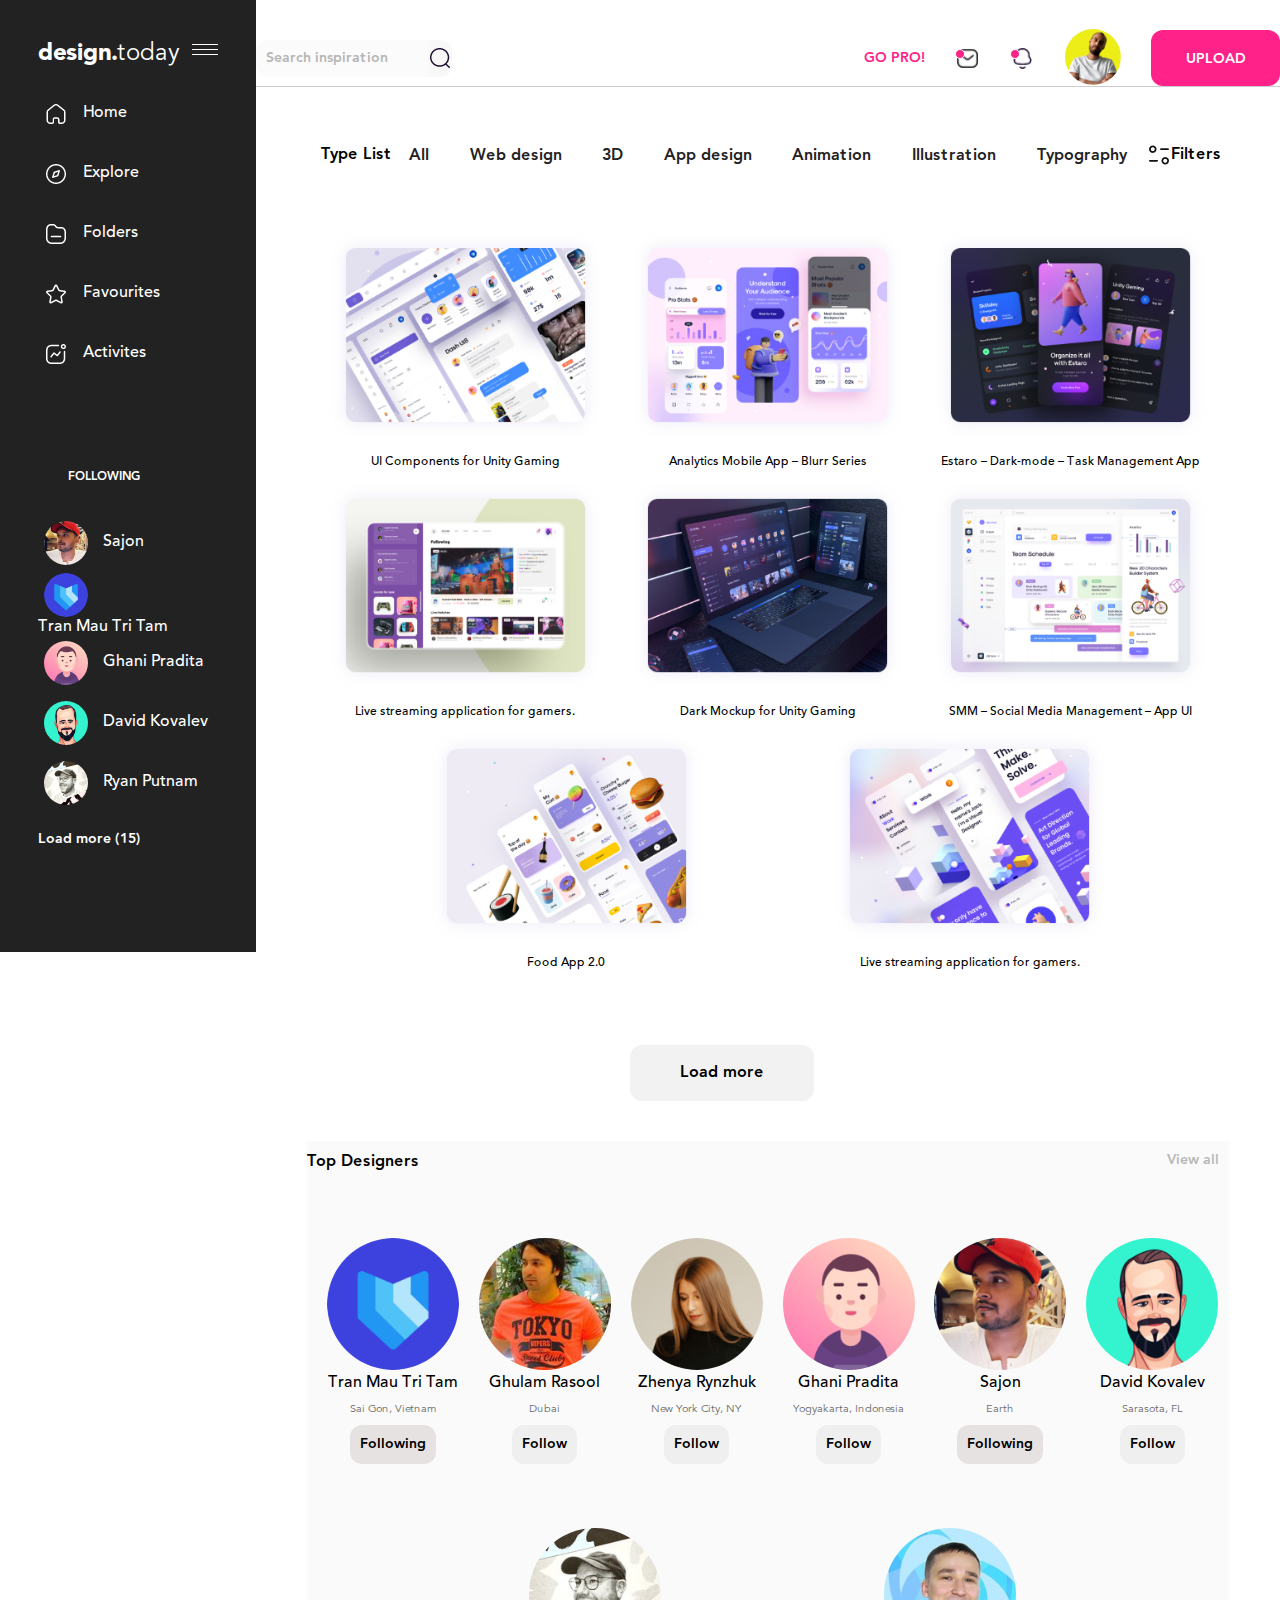
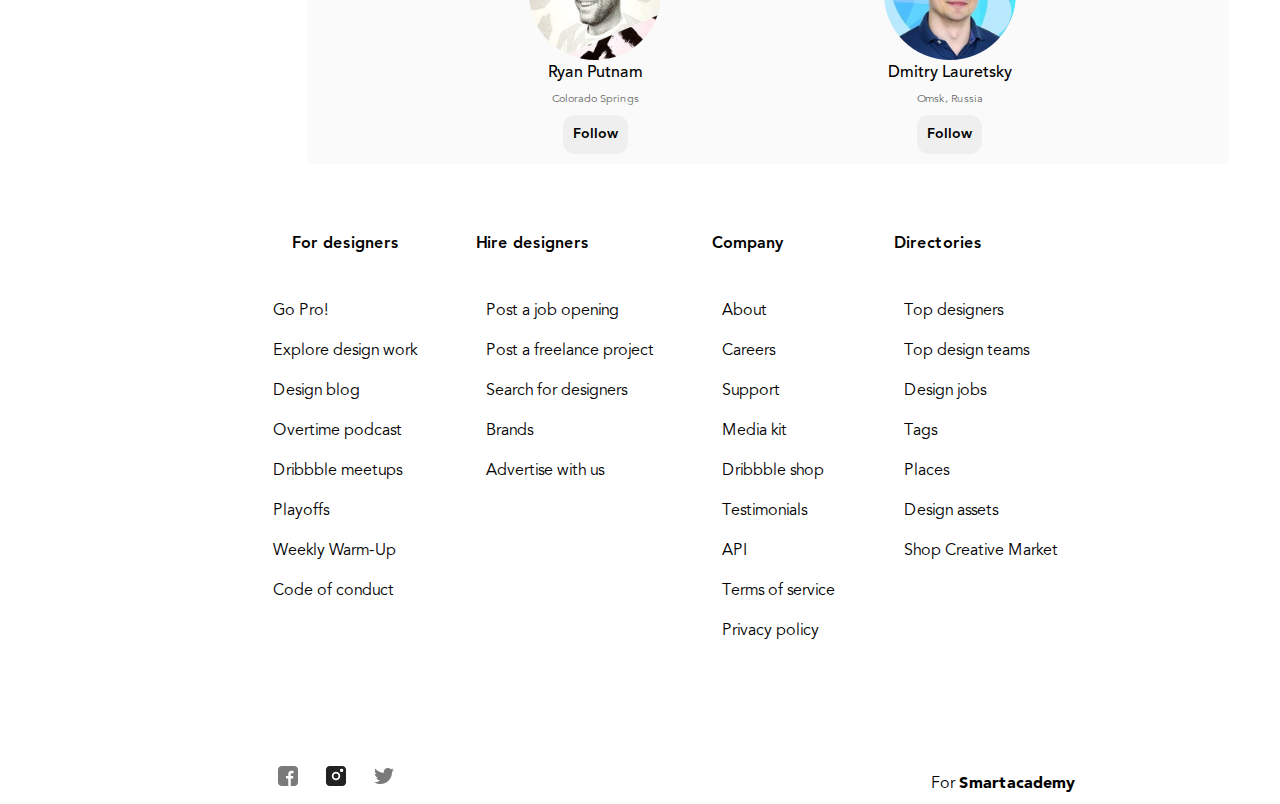
==== commit 929b615f: "added responsive for 480px" ====
--- a/index.html
+++ b/index.html
@@ -113,7 +113,7 @@
                         <img class="point" src="images/Ellipse 2.png" alt="point">
                     </div>
                     <a href="">
-                        <img src="images/Group 33.png" alt="icon">
+                        <img class="person" src="images/Group 33.png" alt="icon">
                     </a>
                     <div class="upload"> 
                         <form>
@@ -124,9 +124,13 @@
                 </div>
             </header>
             <section class="section-bar">
-                <div class="menu"> 
-                    <ul>
-                        <li class="all">
+                <div class="menu">
+                    <div class="hide-list">
+                        <p>Type List</p>
+                        <img class="arrow" src="images/arrow.png" alt="arrow">
+                    </div> 
+                    <ul>
+                        <li>
                             <a href="#">All</a>
                         </li>
                         <li>
@@ -158,23 +162,23 @@
                        <img src="images/Rectangle 39.png" alt="image">
                         <p>UI Components for Unity Gaming</p> 
                     </div>
-                    <div class="box two">
+                    <div class="box">
                         <img src="images/Rectangle 38.png" alt="image">
                         <p>Analytics Mobile App – Blurr Series</p>
                     </div> 
-                    <div class="box three">
+                    <div class="box">
                         <img src="images/Rectangle 37.png" alt="image">
                         <p>Estaro – Dark-mode – Task Management App</p>
                     </div>
-                    <div class="box four">
+                    <div class="box">
                        <img src="images/Rectangle 36.png" alt="image">
                        <p>Live streaming application for gamers.</p>
                     </div>  
-                    <div class="box five">
+                    <div class="box">
                         <img src="images/Rectangle 45.png" alt="image">
                         <p>Dark Mockup for Unity Gaming</p>
                     </div>
-                    <div class="box six">
+                    <div class="box">
                         <img src="images/Rectangle 46.png" alt="image">
                         <p>SMM – Social Media Management – App UI</p>
                     </div>
--- a/css/style.css
+++ b/css/style.css
@@ -26,6 +26,7 @@
     margin-top: 42px;
     display: flex;
     align-items: center;
+    flex-wrap: wrap;
 }
 .logo a {
     display: flex;
@@ -211,6 +212,10 @@
     justify-content: space-evenly; 
     padding: 16px 0;
 }
+.hide-list {
+    display: none;
+    cursor: pointer;
+}
 .section-bar ul {
     display: flex;
     align-items: center;
@@ -224,7 +229,7 @@
     transition: transition: background-color 0.5s linear;
     padding: 10px;
 }
-.filter {
+.filter, .hide-list {
     width: 10%;
     height: 100%;
     /* border: 2px solid #D8D8D8; */
@@ -239,7 +244,7 @@
     height: 24px;
     margin-left: 30%;  
 }
-.filter p {
+.filter p, .hide-list p {
     margin-right: 8%;
     font-family: 'Avenir LT Pro 55 Roman';
     font-size: 16px;
@@ -255,6 +260,10 @@
     flex-wrap: wrap;
     justify-content: space-evenly; 
 } 
+.box, .box img {
+    max-width: 289px;
+    width: 100%;
+}
 .box p {
     font-family: 'Avenir LT Pro';
     font-size: 12px;
@@ -262,7 +271,7 @@
     text-align: center;
 }   
 .load {
-    width: 289px;
+    width: 20%;
     height: 56px;
     background-color:#F2F2F2;
     display: flex;
@@ -419,8 +428,11 @@
     header {
         justify-content: space-evenly;
     }
-    .hidden, .arrow {
-        display: block;   
+    .hidden, .arrow, .hide-list {
+        display: block; 
+    }
+    .hide-list {
+        margin-right: 15%;
     }
     .logo p, .logo span {
         font-size: 15px;
@@ -428,5 +440,18 @@
     .container {
         flex-wrap: wrap;
     }
+    .footer {
+        display: flex;
+        flex-direction: column;
+        align-items: center;
+    }
+    .burger {
+        margin-left: 15%;
+    }
+}
+@media(max-width:480px){
+    .logo, .inbox, .notification {
+        display: none;
+    }
     
 }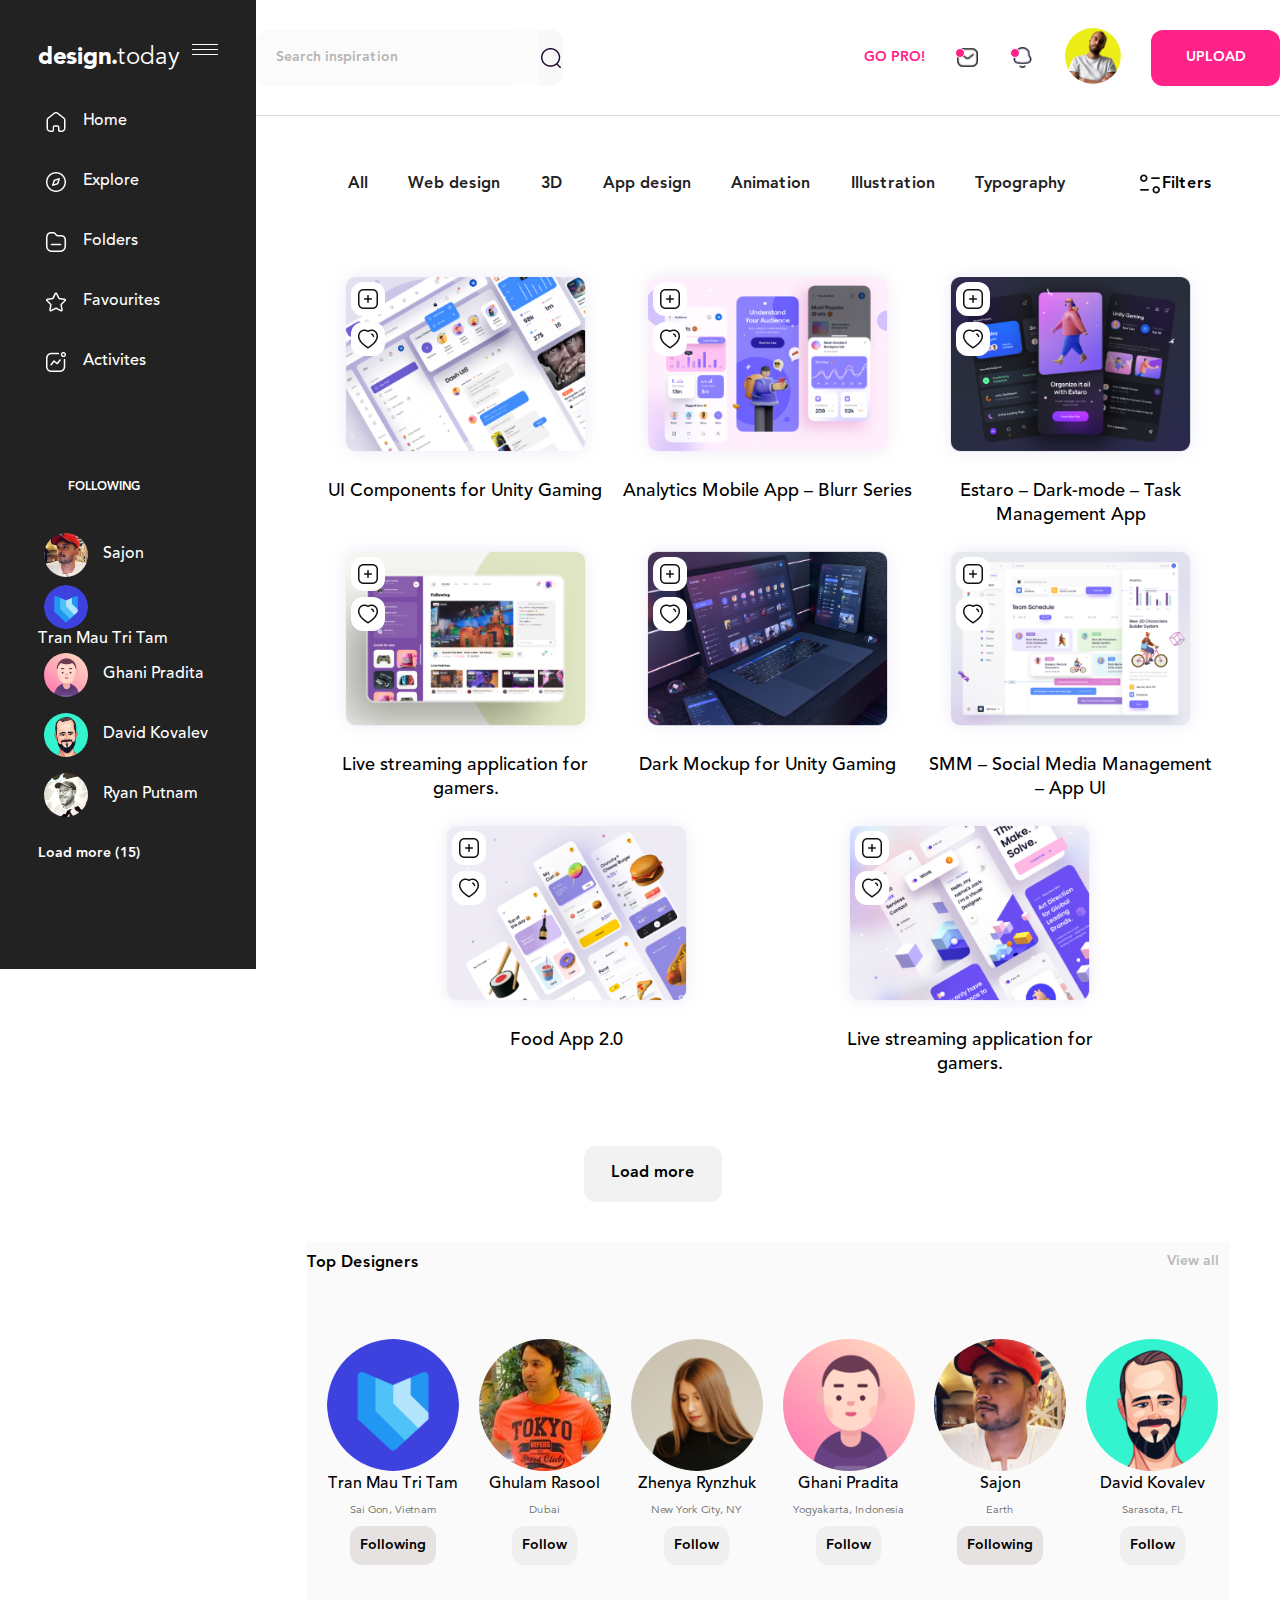
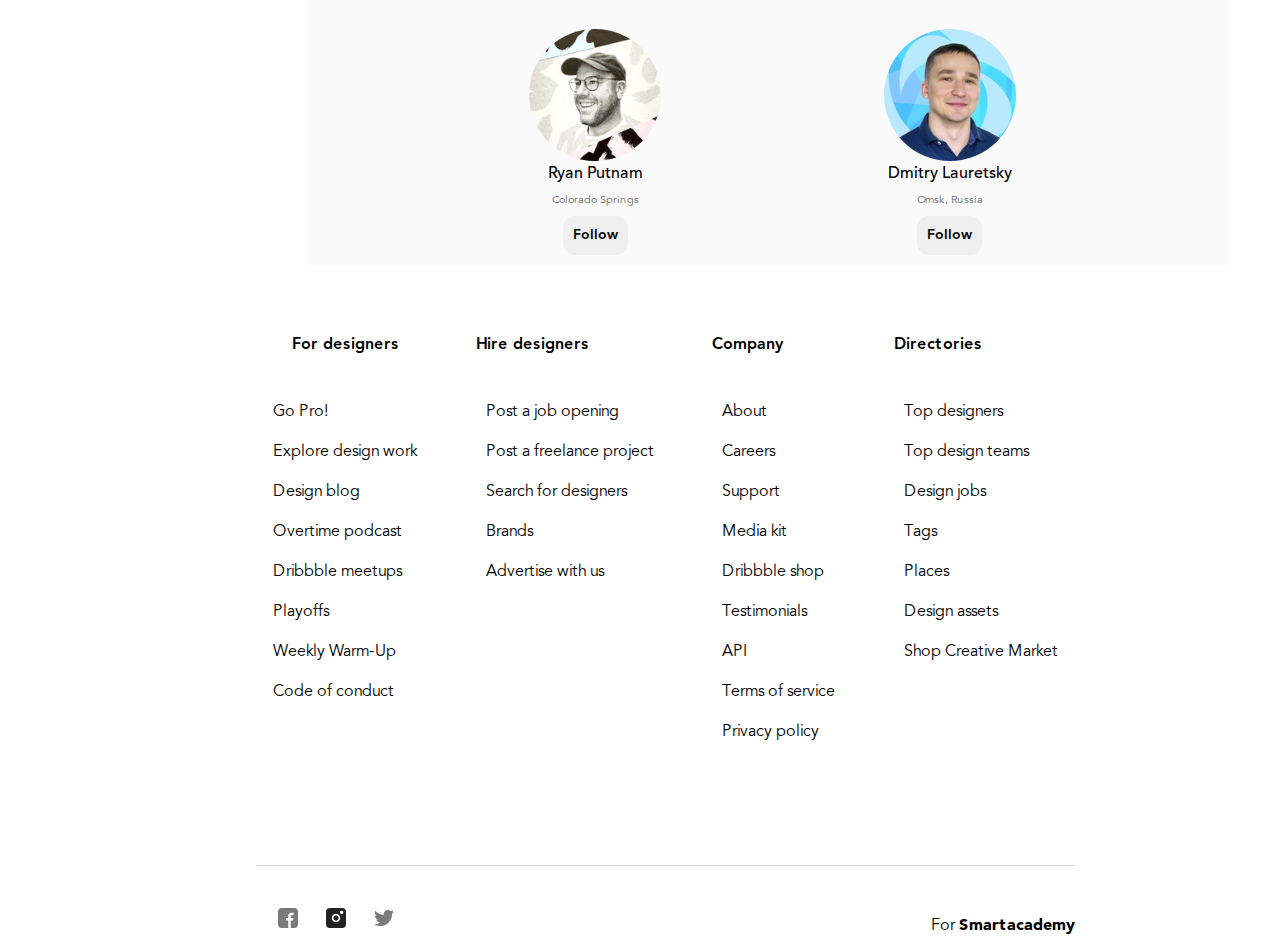
==== commit 0a009ff8: "added some animations" ====
--- a/index.html
+++ b/index.html
@@ -10,10 +10,10 @@
     <title>შუალედური</title>
 </head>
 <body>
-    <div class="container">
+    <div class="container flex">
         <aside>
-            <div class="logo-box">
-                <div class="logo">
+            <div class="logo-box flex wrap">
+                <div class="logo flex wrap">
                     <a href="#">
                         <p>design.<span>today</span></p>
                     </a>
@@ -24,7 +24,7 @@
                     </a>
                 </div>
             </div>
-            <nav class="navbar">
+            <nav class="navbar flex">
                 <ul>
                     <li>
                         <a href="index.html">
@@ -58,7 +58,7 @@
                     </li>
                 </ul>
             </nav>
-            <div class="following">
+            <div class="following flex">
                 <h5>FOLLOWING</h5>
                 <ul>
                     <li>
@@ -81,7 +81,7 @@
                     </li>
                     <li>
                         <a href="#">
-                            <img src="images/Rectangle 43.png"" alt="icon">
+                            <img src="images/Rectangle 43.png" alt="icon">
                             <p>David Kovalev</p>
                         </a>
                     </li>
@@ -100,11 +100,11 @@
                 <div class="hidden">
                     <img src="images/Group 7.png" alt="icon">
                 </div>
-                <div class="search">
+                <div class="search flex">
                     <input type="text" placeholder="Search inspiration">
                     <img src="images/Component 9 – 2.png" alt="search-icon">
                 </div>
-                <div class="icon">
+                <div class="icon flex">
                     <p>GO PRO!</p>
                     <div class="inbox">
                         <img class="point" src="images/Ellipse 2.png" alt="point"> 
@@ -112,10 +112,10 @@
                     <div class="notification">
                         <img class="point" src="images/Ellipse 2.png" alt="point">
                     </div>
-                    <a href="">
-                        <img class="person" src="images/Group 33.png" alt="icon">
+                    <a href="profile.html">
+                        <img class="person-1" src="images/Group 33.png" alt="icon">
                     </a>
-                    <div class="upload"> 
+                    <div class="upload flex"> 
                         <form>
                             <label for="file-upload">Upload</label>
                             <input type="file" id="file-upload">
@@ -123,86 +123,88 @@
                     </div>
                 </div>
             </header>
-            <section class="section-bar">
-                <div class="menu">
-                    <div class="hide-list">
-                        <p>Type List</p>
+            <section class="section-bar wrap">
+                <div class="menu flex">
+                    <div class="type-list">
+                        <p>TypeList</p>
                         <img class="arrow" src="images/arrow.png" alt="arrow">
                     </div> 
                     <ul>
-                        <li>
-                            <a href="#">All</a>
-                        </li>
-                        <li>
-                            <a href="#">Web design</a>
-                        </li>
-                        <li>
-                            <a href="#">3D</a>
-                        </li>
-                        <li>
-                            <a href="#">App design</a>
-                        </li>
-                        <li>
-                            <a href="#">Animation</a>
-                        </li>
-                        <li>
-                            <a href="#">Illustration</a>
-                        </li>
-                        <li>
-                            <a href="#">Typography</a>
-                        </li>
-                    </ul>
-                    <div class="filter">
+                        <li><a href="#">All</a></li>
+                        <li><a href="#">Web design</a></li>
+                        <li><a href="#">3D</a></li>
+                        <li><a href="#">App design</a></li>
+                        <li><a href="#">Animation</a></li>
+                        <li><a href="#">Illustration</a></li>
+                        <li> <a href="#">Typography</a></li>
+                    </ul>
+                    <div class="filter flex">
                         <img src="images/Group 18.png" alt="icon">
                         <p>Filters</p>
                     </div>
                 </div>
-                <div class="article">
+                <div class="article flex wrap">
                     <div class="box one">
                        <img src="images/Rectangle 39.png" alt="image">
+                       <div class="add"></div>
+                       <div class="heart"></div>
                         <p>UI Components for Unity Gaming</p> 
                     </div>
                     <div class="box">
                         <img src="images/Rectangle 38.png" alt="image">
+                        <div class="add"></div>
+                        <div class="heart"></div>
                         <p>Analytics Mobile App – Blurr Series</p>
                     </div> 
                     <div class="box">
                         <img src="images/Rectangle 37.png" alt="image">
+                        <div class="add"></div>
+                        <div class="heart"></div>
                         <p>Estaro – Dark-mode – Task Management App</p>
                     </div>
                     <div class="box">
                        <img src="images/Rectangle 36.png" alt="image">
+                       <div class="add"></div>
+                       <div class="heart"></div>
                        <p>Live streaming application for gamers.</p>
                     </div>  
                     <div class="box">
                         <img src="images/Rectangle 45.png" alt="image">
+                        <div class="add"></div>
+                        <div class="heart"></div>
                         <p>Dark Mockup for Unity Gaming</p>
                     </div>
                     <div class="box">
                         <img src="images/Rectangle 46.png" alt="image">
+                        <div class="add"></div>
+                        <div class="heart"></div>
                         <p>SMM – Social Media Management – App UI</p>
                     </div>
                     <div class="box">
                         <img src="images/Rectangle 47.png" alt="image">
+                        <div class="add"></div>
+                        <div class="heart"></div>
                         <p>Food App 2.0 </p>
                     </div>
                     <div class="box">
                         <img src="images/Rectangle 48.png" alt="image">
+                        <div class="add"></div>
+                        <div class="heart"></div>
                         <p>Live streaming application for gamers.</p>
                     </div>
                 </div> 
-                <div class="load">
+                <div class="load flex">
                     <p>Load more</p>
                 </div>
             </section> 
             <section class="section-bar color">
-                <div class="designer">
+                <div class="designer flex">
                     <h2>Top Designers</h2>
                     <a href="#">
                         <p>View all</p>
                     </a>
                 </div>
-                <div class="profile-box">
+                <div class="profile-box flex wrap">
                     <div class="profile">
                         <img src="images/Rectangle 65.png" alt="icon">
                         <h6>Tran Mau Tri Tam </h6>
@@ -254,7 +256,7 @@
                 </div>
             </section>
             <footer>
-                <div class="for-designer">
+                <div class="for-designer flex">
                     <h6>For designers
                     <img class="arrow" src="images/arrow.png" alt="arrow">
                     </h6>
@@ -311,7 +313,7 @@
                         <li><a href="#">Shop Creative Market</a></li>
                     </ul>
                 </div>
-                <div class="footer">
+                <div class="footer flex">
                     <div>
                         <a href="https://www.facebook.com/" target="_blank">
                             <img src="images/Component 12 – 2.png" alt="facebook">
@@ -326,8 +328,7 @@
                     <p>For <span>Smartacademy</span></p>
                 </div>    
             </footer>
-        </div>
-        
+        </div>  
     </div>    
 </body>
 </html>--- a/css/style.css
+++ b/css/style.css
@@ -2,7 +2,12 @@
     max-width: 1920px;
     width: 100%;
     margin: 0 auto;
+}
+.flex {
     display: flex;
+}
+.wrap {
+    flex-wrap: wrap;
 }
 /* aside */
 aside {
@@ -16,17 +21,12 @@
     position: sticky;  
     flex-wrap: wrap;
 }
-
 .logo-box {
-    display: flex;
     justify-content: space-between;
-    flex-wrap: wrap;
-} 
-.logo {
+} 
+.logo, .burger {
     margin-top: 42px;
-    display: flex;
-    align-items: center;
-    flex-wrap: wrap;
+    align-items: center;
 }
 .logo a {
     display: flex;
@@ -35,17 +35,15 @@
     font-family: 'Avenir LT Pro 65';
     color: #FFFFFF;
     font-size: 24px;
+    line-height: 32px;
 }
 .logo span {
     font-family: 'Avenir LT Pro 45 Book';
     font-size: 24px;
-}
-.burger {
-    margin-top: 42px;
+    line-height: 32px;
 }
 .navbar {
     margin-top: 10%;
-    display: flex;
     justify-content: space-between;
     flex-direction: column;
 }
@@ -68,7 +66,6 @@
 }
 .following {
     margin-top: 87px;
-    display: flex;
     justify-content: space-between;
     flex-direction: column;
 }
@@ -78,21 +75,23 @@
     font-family: 'Avenir LT Pro 55 Roman';
     padding-left: 30px;
     margin-bottom: 30px;
+    line-height: 16px;
 }
 .more {
     font-family: 'Avenir LT Pro 55 Roman';
     font-size: 14px;
     margin-top: 19px;
+    margin-bottom: 106px;
     color: #FFFFFF;
-    margin-bottom: 106px;
-    cursor: pointer;
+    cursor: pointer;
+    line-height: 19px;
 }
 .navbar a:hover, .following a:hover{
     background-color: #f14696;
     border-radius: 12px;
     transition: background-color 0.3s linear;
-}
-
+    letter-spacing: 0.8px;
+}
 /* header */
 .content {
      width: 80%;
@@ -103,23 +102,24 @@
     align-items: center;
     max-height: 116px;
     width: 100%;
-    border-bottom: solid 1px rgba(0,0,0,0.2);  
+    border-bottom: solid 1px rgba(54, 53, 53, 0.2);  
+    padding-bottom: 30px;
 }
 .hidden {
-    display: flex;
     display: none;
     margin-top: 30px;
-    background-color: #a79da2;
+    background-color: #141314;
     margin-right: 20%;
+    cursor: pointer;
+    opacity: 70%;
 }
 .search {
-    max-width: 446px;
+    width: 30%;
     align-items: center;
     max-height: 56px;
     background-color:#F8F8F8;
     border-radius: 12px;
     margin-top: 30px;
-    display: flex;
     justify-content: space-between;  
 }
 .search img {
@@ -136,24 +136,24 @@
     line-height: 19px;
     width: 100%;
     height: 100%;
-    padding: 10px;
+    padding: 20px;
     border: none;
 }
 .icon {
-    display: flex;
     align-items: center;
     justify-content: space-evenly;
     max-height: 56px;
-    margin-top: 30px;
-    
+    margin-top: 30px; 
 }
 .icon p{
     font-size: 14px;
     font-family: 'Avenir LT Pro 55 Roman';
     color: #FF2288;
     line-height: 19px;
-    cursor: pointer;
-    
+    cursor: pointer;  
+}
+.icon p:hover {
+    letter-spacing: 1px; 
 }
 .inbox, .notification {
     width: 25px;
@@ -164,6 +164,22 @@
     margin-left: 30px;
     cursor: pointer;
 }
+.point {
+    animation-name: news;
+    animation-duration: 0.3s;
+    animation-iteration-count: infinite;
+    animation-timing-function: linear;
+}
+@keyframes news {
+    from {
+        width: 40%;
+        height: 40%; 
+    }
+    to {
+        width: 45%;
+        height: 45%;
+    }
+}
 input[type=file]{
     display: none;
 }
@@ -184,7 +200,7 @@
     align-items: center;
     justify-content: center;
     margin-left: 30px;
-    display: flex;
+    transition: 0.3s all ease-in-out;
 } 
 .upload label {
     color: #FFFFFF;
@@ -192,8 +208,12 @@
     font-family: 'Avenir LT Pro 55 Roman';  
     cursor: pointer;  
     text-transform: uppercase;
-} 
-
+    line-height: 19px;
+}
+.upload:hover {
+      border: 2px solid #FF2288;
+      letter-spacing: 2px;    
+}
 /* section */
 .section-bar {
     justify-content: center; 
@@ -201,21 +221,14 @@
     width: 100%;
     margin: 40px auto;
     flex-direction: column;
-    flex-wrap: wrap;
 } 
 .menu {
-    display: flex;
-    flex-wrap: wrap;
     width: 100%;
     max-height: 56px;
     align-items: center;
     justify-content: space-evenly; 
     padding: 16px 0;
 }
-.hide-list {
-    display: none;
-    cursor: pointer;
-}
 .section-bar ul {
     display: flex;
     align-items: center;
@@ -226,69 +239,118 @@
     color: #222222;
     font-family: 'Avenir LT Pro 55 Roman';
     font-size: 16px;
-    transition: transition: background-color 0.5s linear;
+    transition: background-color 0.5s linear all;
     padding: 10px;
-}
-.filter, .hide-list {
+    line-height: 21px;
+}
+.section-bar a:hover {
+    background-color: #F2F2F2;
+    border-radius: 12px;
+} 
+.filter {
     width: 10%;
     height: 100%;
-    /* border: 2px solid #D8D8D8; */
-    border-radius: 12px;
-    align-items: center;
-    border-color: #D8D8D8;
-    display: flex;
-    justify-content: flex-end; 
+    align-items: center;
+    justify-content: space-between; 
+    padding: 10px;
+}
+.type-list {
+    display: none;
+    width: 10%;
+    height: 100%;
+    align-items: center;
+    justify-content: space-between; 
+}
+.type-list p {
+    margin-right: 8%;
+    font-family: 'Avenir LT Pro 55 Roman';
+    font-size: 16px;
+    display: none;
+}
+.type-list img {
+    display: none;
+    cursor: pointer;
 }
 .filter img {
     width: 24px;
     height: 24px;
     margin-left: 30%;  
 }
-.filter p, .hide-list p {
+.filter p {
     margin-right: 8%;
     font-family: 'Avenir LT Pro 55 Roman';
     font-size: 16px;
 } 
-.section-bar a:hover {
+.article {
+    width: 100%;
+    margin-top: 40px;
+    justify-content: space-evenly; 
+} 
+.box {
+    position: relative;
+}
+.add, .heart {
+    position: absolute;
+    width: 34px;
+    height: 34px;
+    background-color: #FFFFFF;
+    border-radius: 12px;
+    left: 30px;
+    background-repeat: no-repeat;
+    background-position: center;
+    transition: width 3s height 3s linear;
+}
+.add:hover, .heart:hover {
+    width: 40px;
+    height: 40px;
+}
+.add {
+    background-image: url(../images/Component\ 10\ –\ 1.png);
+    top: 30px;
+}
+.heart {
+    background-image: url(../images/Component\ 6\ –\ 2.png);
+    top: 70px;
+}
+.heart:hover{
+    background-color: #FF2288;
+}
+.add:hover {
     background-color: #F2F2F2;
-    border-radius: 12px;
-} 
-.article {
-    display: flex;
-    width: 100%;
-    margin-top: 40px;
-    flex-wrap: wrap;
-    justify-content: space-evenly; 
-} 
+}
 .box, .box img {
     max-width: 289px;
     width: 100%;
 }
 .box p {
     font-family: 'Avenir LT Pro';
-    font-size: 12px;
+    font-size: 18px;
     line-height: 24px;
     text-align: center;
-}   
+} 
 .load {
-    width: 20%;
+    width: 15%;
     height: 56px;
     background-color:#F2F2F2;
-    display: flex;
     justify-content: center;
     border-radius: 12px;
     align-items: center;
-    margin-left: 35%;
-    cursor: pointer;
-    margin-top: 70px;;
+    margin-left: 30%;
+    cursor: pointer;
+    margin-top: 70px;
+    transition-property: all;
+    transition-duration: 0.5s;
+    transition-delay: 0.1s;
 }
 .load:hover {
+    width: 20%; 
     background-color: #FF2288;
     color: #FFFFFF;
 }
 .load p {
     font-family: 'Avenir LT Pro 55 Roman';
     font-size: 16px;
+    line-height: 21px;
 }
 .box:hover {
     background-color:#F2F2F2;
@@ -297,7 +359,6 @@
 }
 /* 2nd section */
 .designer {
-    display: flex;
     justify-content: space-between;
 }
 .designer h2 { 
@@ -312,9 +373,7 @@
     opacity: 30%;
 }
 .profile-box {
-    display: flex;
     justify-content: space-evenly;
-    flex-wrap: wrap;
     text-align: center;
 }
 .profile {
@@ -322,11 +381,18 @@
     margin-left: 1%;
     flex-direction: column;
 }
+.profile img {
+    cursor: pointer;
+}
 .profile h6 {
     font-family: 'Avenir LT Pro';
     font-size: 16px;
     line-height: 21px;
     margin-bottom: 10px;
+}
+.profile h6:hover {
+    color: #FF2288;
+    cursor: pointer;
 }
 .profile p {
     font-family: 'Avenir LT Pro 45 Book';
@@ -348,11 +414,11 @@
 .profile button:hover {
     background-color: #FF2288;
     color: #FFFFFF;
+    transition: all 0.3s linear;
 }
 .active {
     background-color: rgb(231, 226, 226);
 }
-
 .color {
     background-color: #FAFAFA;
 }
@@ -365,7 +431,6 @@
     margin-top: 70px;
 }
 .for-designer {
-    display: flex;
     flex-direction: column;
     align-items: center;
 }
@@ -377,10 +442,8 @@
 }
 .for-designer a:hover, .hire-designer a:hover, .company a:hover, .director a:hover {
     background-color: #F2F2F2;
-    border-radius: 12px;
-    
-}
-
+    border-radius: 12px;  
+}
 .for-designer h6, .hire-designer h6, .company h6, .director h6 {
     font-family: 'Avenir LT Pro 55 Roman';
     font-size: 16px;
@@ -391,10 +454,11 @@
     margin-left: 5%;
 }
 .footer {
-    display: flex;
     width: 100%;
     justify-content: space-between;
     margin-top: 113px;
+    border-top: solid 1px rgba(54, 53, 53, 0.2);
+    padding-top: 40px;
 }
 .footer a {
     margin-left: 20px;
@@ -413,26 +477,100 @@
     width: 20px;
     height: 20px;
     margin-left: 20%;
-}
-
-
+    cursor: pointer;
+}
+/* 2nd page */
+.person {
+    border: 2px solid #E7E7E7;
+    border-radius: 28px;
+    padding: 10px;
+    transition: width 2s, height 2s linear;
+}
+.person:hover, .person-1:hover {
+    width: 120%;
+    height: 120%;
+}
+.section-bar-2 {
+    max-width: 90%;
+    width: 100%;
+    margin: 70px auto;
+    flex-direction: column;
+}
+.view {
+    display: none;
+    margin-bottom: 5%;
+    justify-content: flex-end;
+}
+.view p {
+    font-family: 'Avenir LT Pro 55 Roman';
+    font-size: 14px;
+    display: none;
+    opacity: 70%;
+    justify-content: flex-end;
+    letter-spacing: 0.5px;
+}
+table {
+    border-collapse: collapse;
+    width: 100%;
+    flex-wrap: wrap;
+}
+tr {
+    font-family: 'Avenir LT Pro 55 Roman';
+    font-size: 18px;
+    line-height: 24px;
+    transition: all 0.2s linear;
+    flex-wrap: wrap;
+}
+td {
+    font-family: 'Avenir LT Pro 55 Roman';
+    font-size: 16px;
+    line-height: 21px;
+    color: #AFAFAF;
+} 
+th, td {
+    padding: 29px;
+    text-align: left;
+    border-bottom: 1px solid #ddd;
+}
+tr:first-child:hover {
+    transform: none !important;
+    background-color: #fff !important;
+    cursor:inherit !important;
+}
+tr:nth-child(even):hover {
+    transform: scale(1.1);
+    background-color: #F2F2F2;
+    cursor: pointer;
+}
+tr:nth-child(odd):hover {
+    transform: scale(1.1);
+    background-color: #F2F2F2;
+    cursor: pointer;
+}
+tr:hover td {
+    color: #FF2288;
+}
 /* responsive  */
 @media(max-width:1024px){
-    .navbar p, .following p, .search input, .icon p, .upload, .menu ul, .following h5, .for-designer a, .hire-designer a, .company a, 
-    .director a {
+    .navbar img, .following p, .search, .upload, .menu ul, .following h5, .for-designer a, .hire-designer a, .company a, 
+    .director a, td:first-child, th:first-child, th:nth-child(5), td:nth-child(5), th:nth-child(3), td:nth-child(3) {
         display: none;
+    }
+    .following {
+        justify-content: center;
+    }
+    .more {
+        display: block !important;
     }
     .navbar a, .following a, .logo, .more, .burger{
         justify-content: center;  
+        align-items: center;
     }
     header {
         justify-content: space-evenly;
     }
-    .hidden, .arrow, .hide-list {
+    .hidden, .arrow, .type-list, .type-list p, .type-list img {
         display: block; 
-    }
-    .hide-list {
-        margin-right: 15%;
     }
     .logo p, .logo span {
         font-size: 15px;
@@ -440,18 +578,54 @@
     .container {
         flex-wrap: wrap;
     }
+    .burger {
+        margin-left: 15%;
+    } 
+    .logo-box {
+        align-content: center;
+        align-items: center;
+    }
+    .view, .view p {
+        display: block;
+    }
+    .menu {
+        background-color: #F2F2F2;
+        border-radius: 12px;
+    }
+    .type-list {
+        display: flex;
+        justify-content: space-around;
+    }
+}
+@media(max-width:480px){
+    .logo, .navbar p, .inbox, .notification, th:nth-child(6), td:nth-child(6) {
+        display: none;
+    }
+    .navbar img {
+        display: block;  
+    }
+    .load {
+        align-items: center;
+        justify-content: center;
+    }
+    header {
+        justify-content: center;
+    }
+    .box p {
+        font-size: 14px;
+    }
+    .load p {
+        font-size: 8px;
+        text-align: center;
+    }
+    .navbar img, .following img{
+        margin:0;
+    }
+    .more {
+        text-align: center;
+    }
     .footer {
-        display: flex;
         flex-direction: column;
         align-items: center;
     }
-    .burger {
-        margin-left: 15%;
-    }
-}
-@media(max-width:480px){
-    .logo, .inbox, .notification {
-        display: none;
-    }
-    
 }